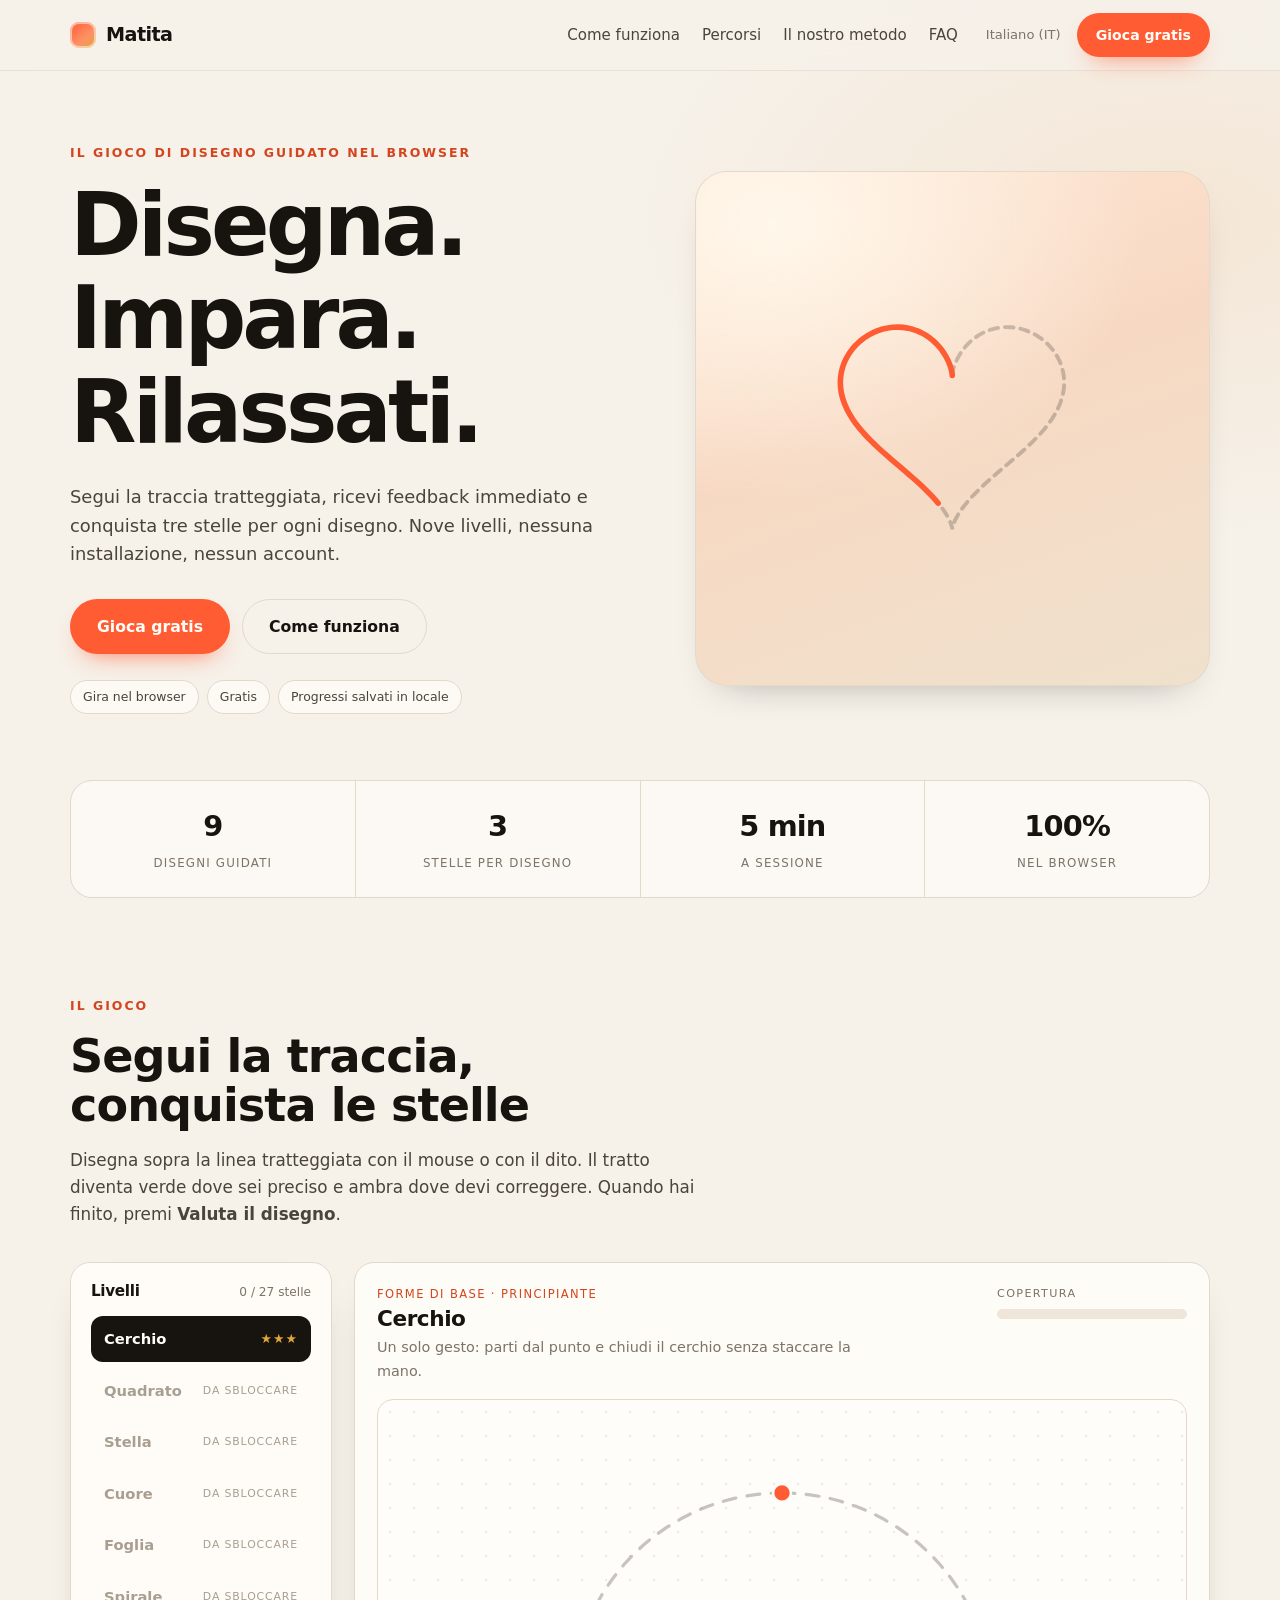
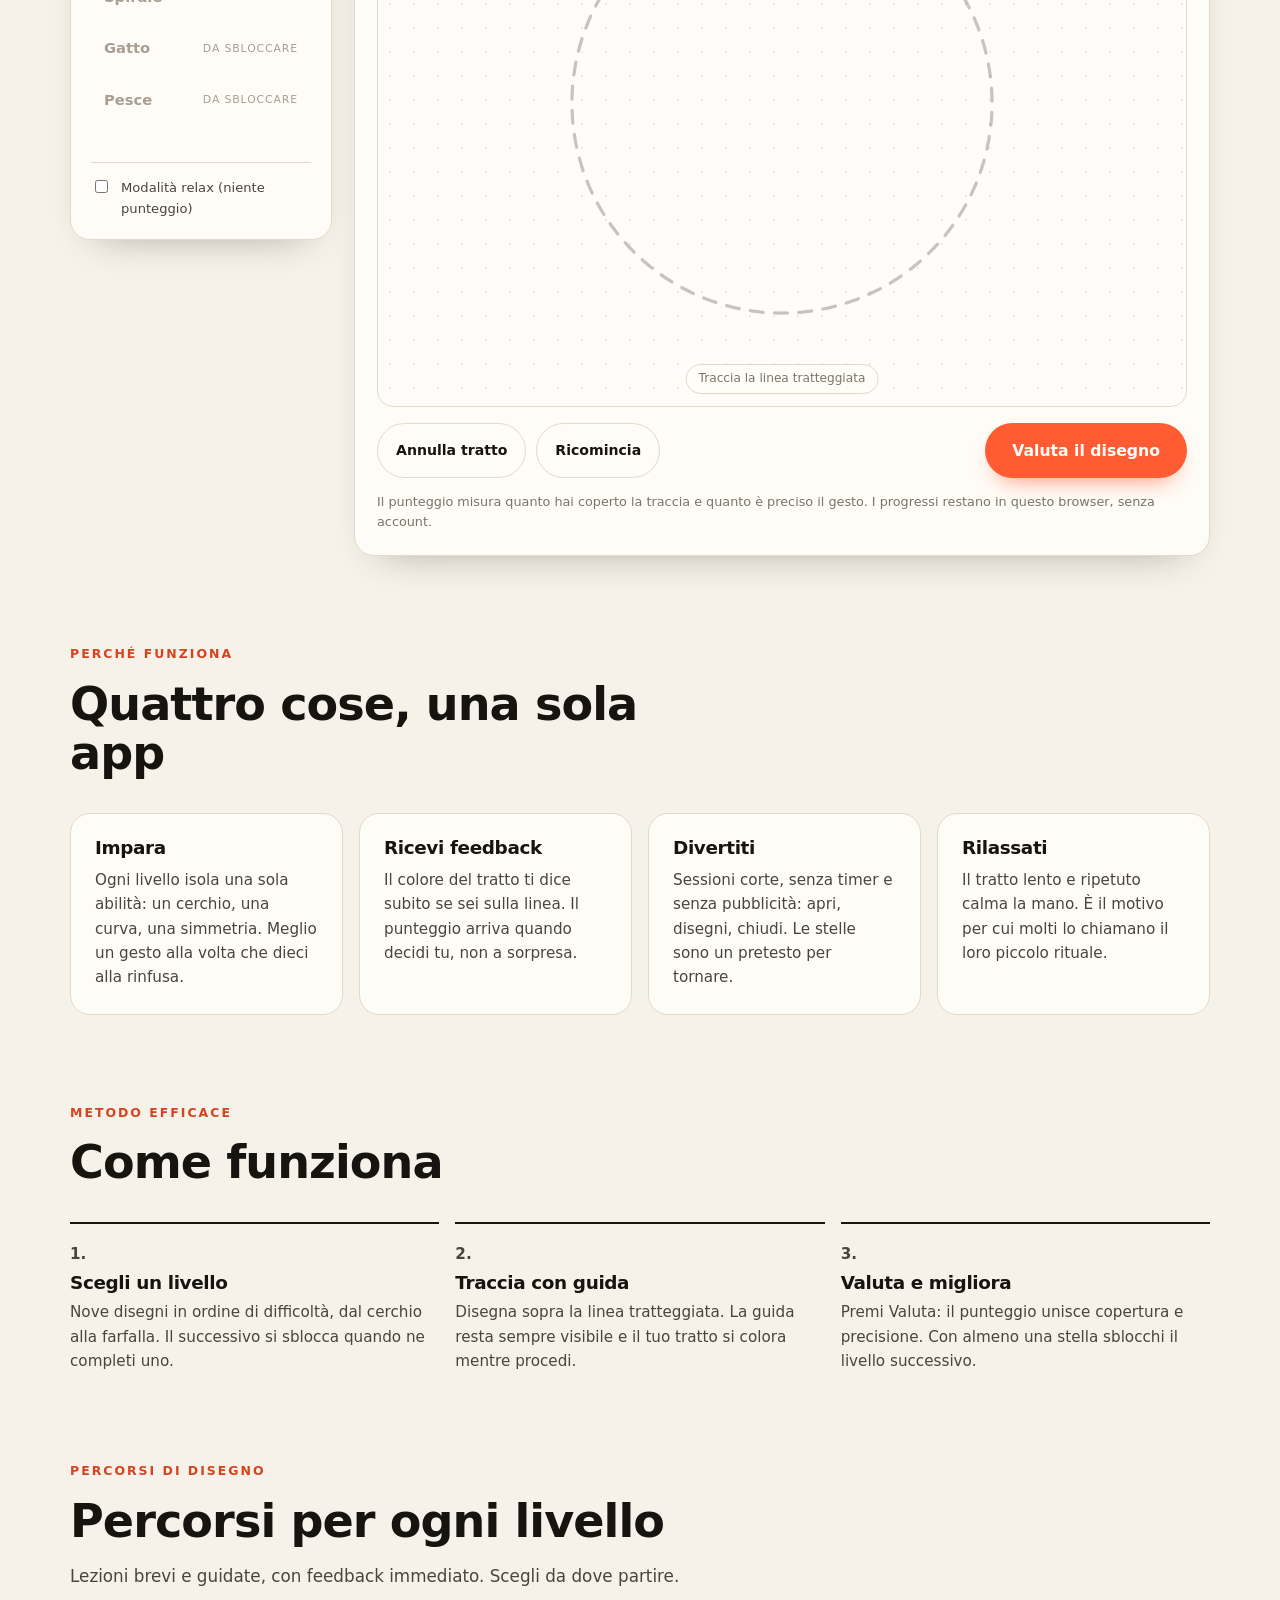
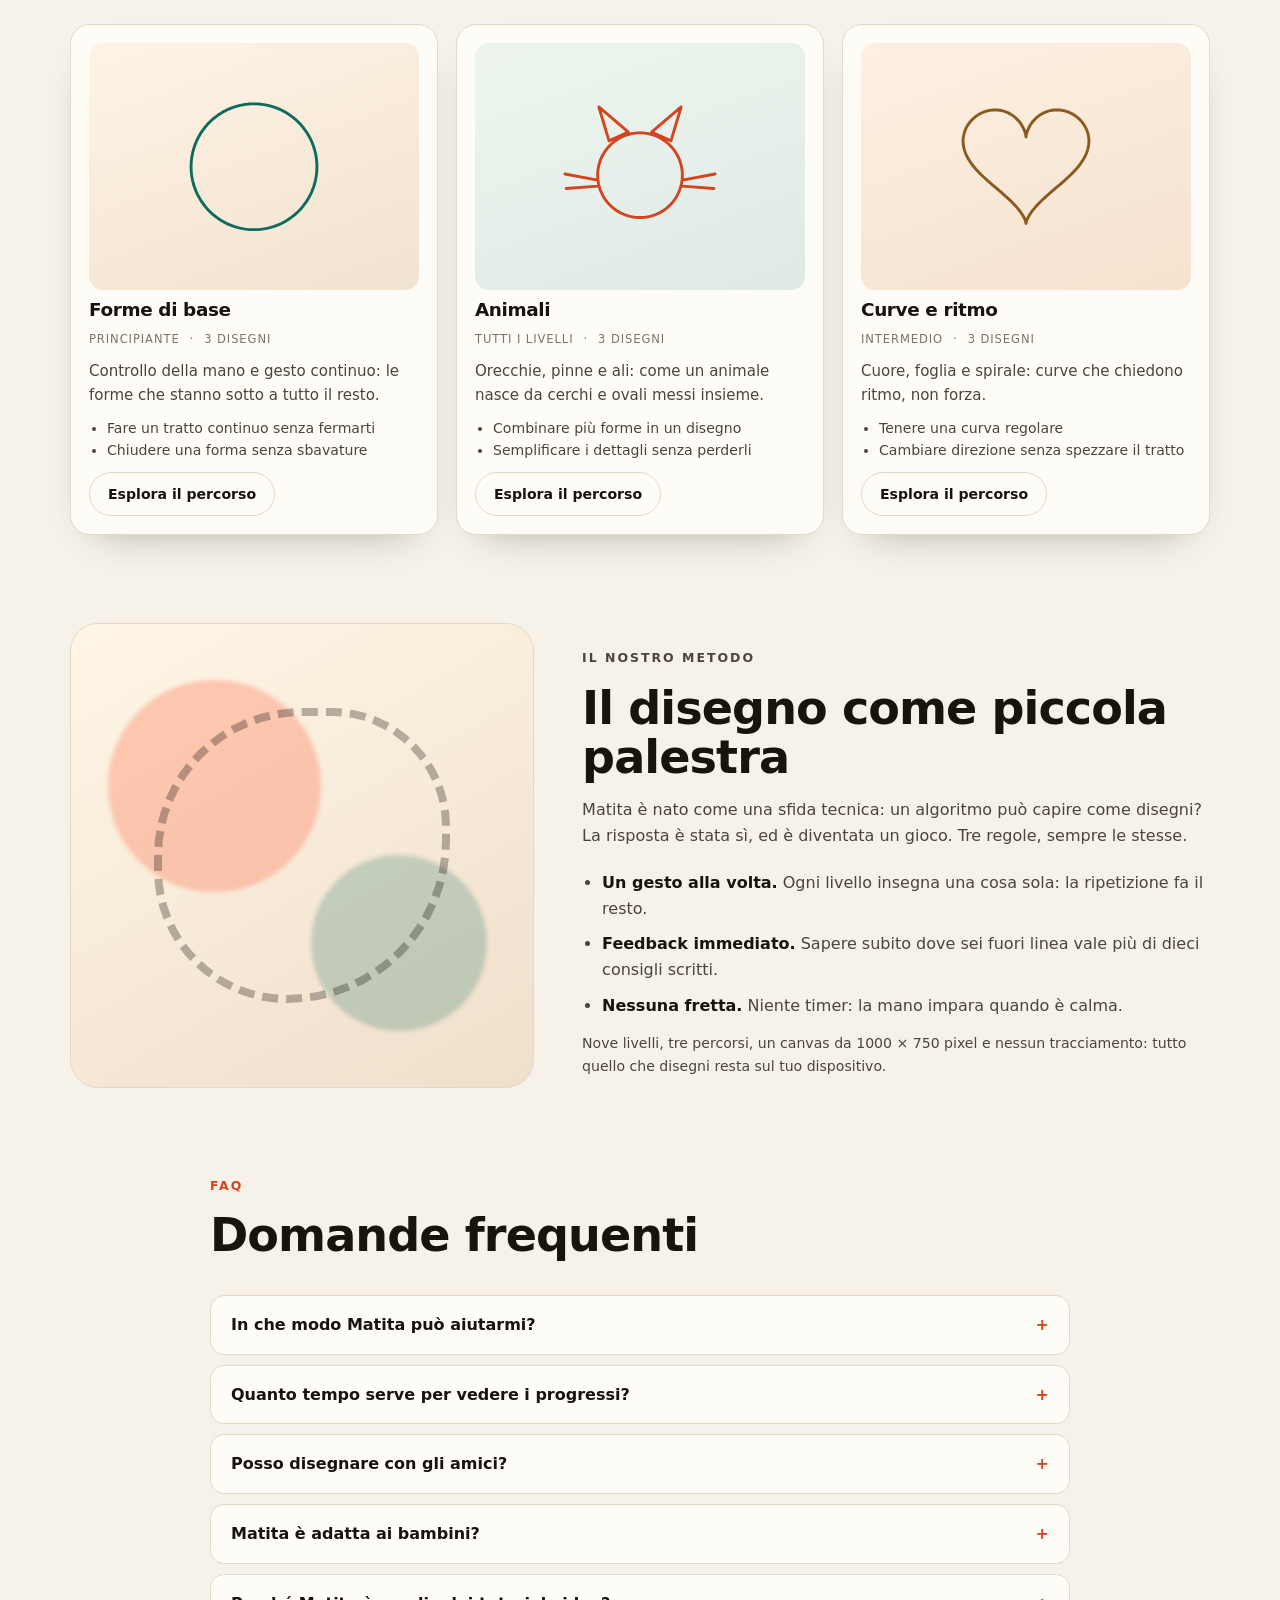
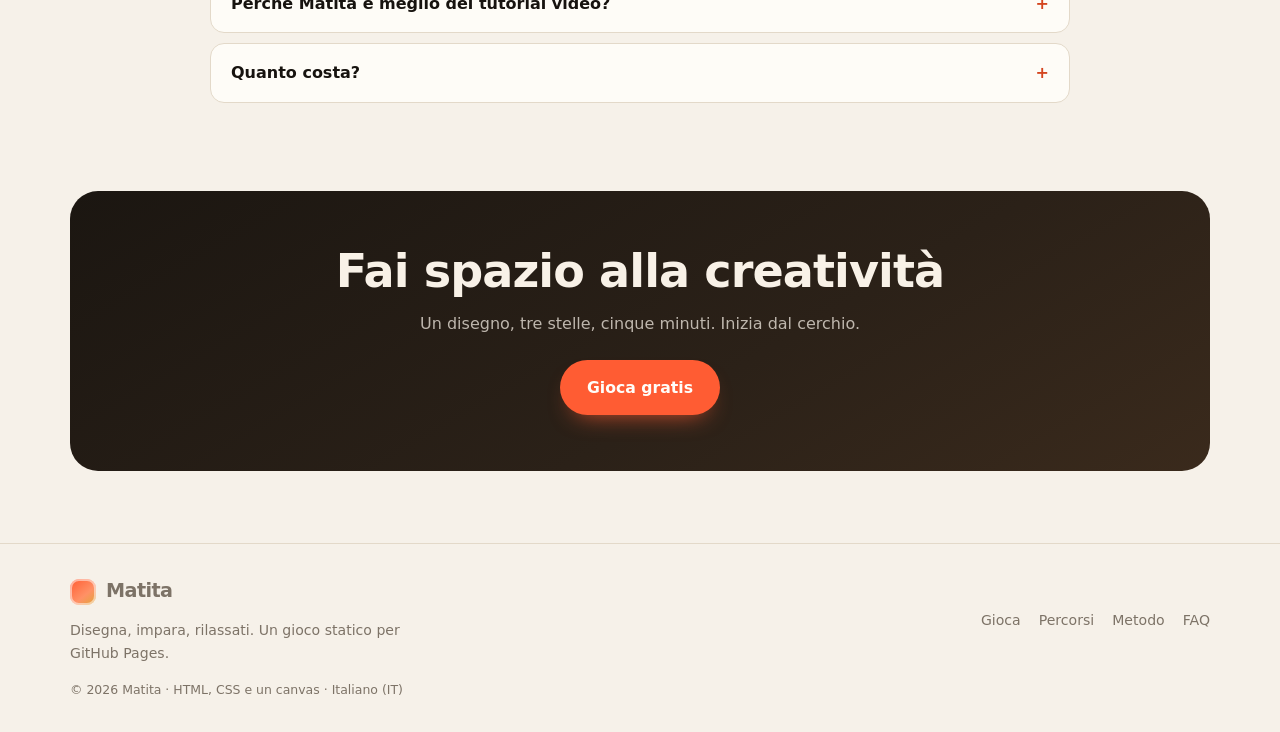
==== index.html @ 7992daf4 "Crea Matita, gioco di disegno guidato per GitHub Pages. Canvas con guida tratteggiata, feedback crom" ====
<!DOCTYPE html>
<html lang="it">
<head>
<meta charset="utf-8">
<meta name="viewport" content="width=device-width, initial-scale=1">
<title>Matita — Disegna. Impara. Rilassati.</title>
<meta name="description" content="Matita è il gioco di disegno guidato nel browser: traccia la linea tratteggiata, ricevi feedback immediato e conquista tre stelle per ogni disegno.">
<link rel="icon" href="data:image/svg+xml,%3Csvg xmlns='http://www.w3.org/2000/svg' viewBox='0 0 32 32'%3E%3Crect width='32' height='32' rx='9' fill='%23ff5c33'/%3E%3Cpath d='M9 23l1.8-4.6 8.4-8.4 3 3-8.4 8.4L9 23z' fill='%23fffdf9'/%3E%3C/svg%3E">
<link rel="stylesheet" href="styles.css">
</head>
<body id="top">

<header class="site-header">
  <div class="wrap header-inner">
    <a class="brand" href="#top">
      <span class="brand-mark" aria-hidden="true"></span>
      <span>Matita</span>
    </a>
    <nav class="main-nav" aria-label="Navigazione principale">
      <a href="#come-funziona">Come funziona</a>
      <a href="#livelli">Percorsi</a>
      <a href="#metodo">Il nostro metodo</a>
      <a href="#faq">FAQ</a>
    </nav>
    <div class="header-actions">
      <span class="lang">Italiano (IT)</span>
      <a class="btn btn-primary btn-sm" href="#gioco">Gioca gratis</a>
    </div>
  </div>
</header>

<main>

  <section class="hero">
    <div class="wrap hero-inner">
      <div class="hero-copy">
        <p class="eyebrow">Il gioco di disegno guidato nel browser</p>
        <h1>Disegna.<br>Impara.<br>Rilassati.</h1>
        <p class="lede">
          Segui la traccia tratteggiata, ricevi feedback immediato e conquista tre stelle per ogni
          disegno. Nove livelli, nessuna installazione, nessun account.
        </p>
        <div class="hero-actions">
          <a class="btn btn-primary" href="#gioco">Gioca gratis</a>
          <a class="btn btn-ghost" href="#come-funziona">Come funziona</a>
        </div>
        <ul class="badges">
          <li>Gira nel browser</li>
          <li>Gratis</li>
          <li>Progressi salvati in locale</li>
        </ul>
      </div>
      <div class="hero-art" id="hero-art" aria-hidden="true"></div>
    </div>
  </section>

  <section class="stats" aria-label="Numeri del gioco">
    <div class="wrap stats-grid">
      <div class="stat"><strong>9</strong><span>disegni guidati</span></div>
      <div class="stat"><strong>3</strong><span>stelle per disegno</span></div>
      <div class="stat"><strong>5 min</strong><span>a sessione</span></div>
      <div class="stat"><strong>100%</strong><span>nel browser</span></div>
    </div>
  </section>

  <section id="gioco" class="section game-section">
    <div class="wrap">
      <div class="section-head">
        <p class="eyebrow">Il gioco</p>
        <h2>Segui la traccia, conquista le stelle</h2>
        <p class="section-lede">
          Disegna sopra la linea tratteggiata con il mouse o con il dito. Il tratto diventa verde
          dove sei preciso e ambra dove devi correggere. Quando hai finito, premi
          <strong>Valuta il disegno</strong>.
        </p>
      </div>

      <div class="game-shell">
        <aside class="game-side">
          <div class="game-side-head">
            <h3>Livelli</h3>
            <p class="stars-total" id="stars-total">0 / 27 stelle</p>
          </div>
          <ul class="level-list" id="level-list"></ul>
          <label class="switch">
            <input type="checkbox" id="relax-toggle">
            <span>Modalità relax (niente punteggio)</span>
          </label>
        </aside>

        <div class="game-main">
          <div class="game-topbar">
            <div class="level-meta">
              <p class="level-group" id="level-group">Forme di base</p>
              <h3 id="level-name">Cerchio</h3>
              <p class="level-hint" id="level-hint"></p>
            </div>
            <div class="meter-wrap">
              <span class="meter-label">Copertura</span>
              <div class="meter" role="presentation">
                <div class="meter-fill" id="meter-fill"></div>
              </div>
            </div>
          </div>

          <div class="canvas-wrap">
            <canvas id="board" width="1000" height="750" aria-label="Area di disegno: traccia la forma tratteggiata"></canvas>
            <p class="canvas-hint" id="canvas-hint">Traccia la linea tratteggiata</p>
          </div>

          <div class="game-controls">
            <button type="button" class="btn btn-ghost btn-sm" id="btn-undo">Annulla tratto</button>
            <button type="button" class="btn btn-ghost btn-sm" id="btn-clear">Ricomincia</button>
            <button type="button" class="btn btn-primary" id="btn-score">Valuta il disegno</button>
          </div>

          <div class="result" id="result" hidden>
            <p class="result-stars" id="result-stars" aria-hidden="true"></p>
            <p class="result-score" id="result-score"></p>
            <p class="result-text" id="result-text"></p>
            <div class="result-actions">
              <button type="button" class="btn btn-ghost btn-sm" id="btn-retry">Riprova</button>
              <button type="button" class="btn btn-primary btn-sm" id="btn-next">Livello successivo</button>
            </div>
          </div>

          <p class="game-note">
            Il punteggio misura quanto hai coperto la traccia e quanto è preciso il gesto.
            I progressi restano in questo browser, senza account.
          </p>
        </div>
      </div>
    </div>
  </section>

  <section class="section features">
    <div class="wrap">
      <div class="section-head">
        <p class="eyebrow">Perché funziona</p>
        <h2>Quattro cose, una sola app</h2>
      </div>
      <div class="feature-grid">
        <article class="feature">
          <h3>Impara</h3>
          <p>Ogni livello isola una sola abilità: un cerchio, una curva, una simmetria. Meglio un gesto alla volta che dieci alla rinfusa.</p>
        </article>
        <article class="feature">
          <h3>Ricevi feedback</h3>
          <p>Il colore del tratto ti dice subito se sei sulla linea. Il punteggio arriva quando decidi tu, non a sorpresa.</p>
        </article>
        <article class="feature">
          <h3>Divertiti</h3>
          <p>Sessioni corte, senza timer e senza pubblicità: apri, disegni, chiudi. Le stelle sono un pretesto per tornare.</p>
        </article>
        <article class="feature">
          <h3>Rilassati</h3>
          <p>Il tratto lento e ripetuto calma la mano. È il motivo per cui molti lo chiamano il loro piccolo rituale.</p>
        </article>
      </div>
    </div>
  </section>

  <section id="come-funziona" class="section steps">
    <div class="wrap">
      <div class="section-head">
        <p class="eyebrow">Metodo efficace</p>
        <h2>Come funziona</h2>
      </div>
      <div class="step-grid">
        <article class="step">
          <p class="step-num">1.</p>
          <h3>Scegli un livello</h3>
          <p>Nove disegni in ordine di difficoltà, dal cerchio alla farfalla. Il successivo si sblocca quando ne completi uno.</p>
        </article>
        <article class="step">
          <p class="step-num">2.</p>
          <h3>Traccia con guida</h3>
          <p>Disegna sopra la linea tratteggiata. La guida resta sempre visibile e il tuo tratto si colora mentre procedi.</p>
        </article>
        <article class="step">
          <p class="step-num">3.</p>
          <h3>Valuta e migliora</h3>
          <p>Premi Valuta: il punteggio unisce copertura e precisione. Con almeno una stella sblocchi il livello successivo.</p>
        </article>
      </div>
    </div>
  </section>

  <section id="livelli" class="section courses">
    <div class="wrap">
      <div class="section-head">
        <p class="eyebrow">Percorsi di disegno</p>
        <h2>Percorsi per ogni livello</h2>
        <p class="section-lede">Lezioni brevi e guidate, con feedback immediato. Scegli da dove partire.</p>
      </div>
      <div class="course-grid" id="course-grid"></div>
    </div>
  </section>

  <section id="metodo" class="section method">
    <div class="wrap method-inner">
      <div class="method-art" aria-hidden="true">
        <span class="dot dot-a"></span>
        <span class="dot dot-b"></span>
        <span class="squiggle"></span>
      </div>
      <div class="method-copy">
        <p class="eyebrow">Il nostro metodo</p>
        <h2>Il disegno come piccola palestra</h2>
        <p>
          Matita è nato come una sfida tecnica: un algoritmo può capire come disegni? La risposta
          è stata sì, ed è diventata un gioco. Tre regole, sempre le stesse.
        </p>
        <ul class="method-list">
          <li><strong>Un gesto alla volta.</strong> Ogni livello insegna una cosa sola: la ripetizione fa il resto.</li>
          <li><strong>Feedback immediato.</strong> Sapere subito dove sei fuori linea vale più di dieci consigli scritti.</li>
          <li><strong>Nessuna fretta.</strong> Niente timer: la mano impara quando è calma.</li>
        </ul>
        <p class="method-note">
          Nove livelli, tre percorsi, un canvas da 1000 × 750 pixel e nessun tracciamento: tutto
          quello che disegni resta sul tuo dispositivo.
        </p>
      </div>
    </div>
  </section>

  <section id="faq" class="section faq">
    <div class="wrap faq-inner">
      <div class="section-head">
        <p class="eyebrow">FAQ</p>
        <h2>Domande frequenti</h2>
      </div>
      <div class="faq-list">
        <details>
          <summary>In che modo Matita può aiutarmi?</summary>
          <p>Ti dà una traccia chiara da seguire e un giudizio immediato sul tratto. È un modo semplice per allenare la mano e, se ti va, per passare cinque minuti senza schermo che corre.</p>
        </details>
        <details>
          <summary>Quanto tempo serve per vedere i progressi?</summary>
          <p>Dipende da te. La maggior parte dei livelli chiede due o tre tentativi: il tratto migliora quando ripeti lo stesso gesto, non quando passi al disegno successivo.</p>
        </details>
        <details>
          <summary>Posso disegnare con gli amici?</summary>
          <p>Non ancora: Matita è un gioco in solitaria. Non c'è una modalità multiplayer e non serve una connessione, perché gira interamente nel browser.</p>
        </details>
        <details>
          <summary>Matita è adatta ai bambini?</summary>
          <p>Sì: non ci sono pubblicità, acquisti, account o classifiche. Le forme sono pensate per essere tracciabili anche con un dito su un tablet.</p>
        </details>
        <details>
          <summary>Perché Matita è meglio dei tutorial video?</summary>
          <p>Un video mostra il risultato, non il tuo tratto. Qui la guida sta sotto la tua mano e il feedback arriva sul disegno che stai facendo davvero.</p>
        </details>
        <details>
          <summary>Quanto costa?</summary>
          <p>Niente. È una pagina statica: si apre, si gioca e i progressi restano salvati in locale nel browser.</p>
        </details>
      </div>
    </div>
  </section>

  <section class="cta">
    <div class="wrap cta-inner">
      <h2>Fai spazio alla creatività</h2>
      <p>Un disegno, tre stelle, cinque minuti. Inizia dal cerchio.</p>
      <a class="btn btn-primary" href="#gioco">Gioca gratis</a>
    </div>
  </section>

</main>

<footer class="site-footer">
  <div class="wrap footer-inner">
    <div class="footer-brand">
      <a class="brand" href="#top">
        <span class="brand-mark" aria-hidden="true"></span>
        <span>Matita</span>
      </a>
      <p>Disegna, impara, rilassati. Un gioco statico per GitHub Pages.</p>
    </div>
    <nav class="footer-nav" aria-label="Collegamenti del sito">
      <a href="#gioco">Gioca</a>
      <a href="#livelli">Percorsi</a>
      <a href="#metodo">Metodo</a>
      <a href="#faq">FAQ</a>
    </nav>
    <p class="footer-legal">© 2026 Matita · HTML, CSS e un canvas · Italiano (IT)</p>
  </div>
</footer>

<script src="js/levels.js"></script>
<script src="js/game.js"></script>
</body>
</html>
---- styles.css ----
:root {
  --paper: #f6f1e9;
  --paper-2: #efe6d9;
  --card: #fffdf9;
  --ink: #17130f;
  --ink-soft: #4b443b;
  --muted: #7d7367;
  --line: #e3d9c9;
  --accent: #ff5c33;
  --accent-dark: #d4451f;
  --teal: #10695d;
  --gold: #e0a637;
  --good: #1f8a5f;
  --warn: #d39327;
  --bad: #cf5544;
  --radius: 20px;
  --shadow: 0 18px 40px -28px rgba(23, 19, 15, 0.45);
  --font: "Segoe UI", system-ui, -apple-system, "Helvetica Neue", Arial, sans-serif;
}

* { box-sizing: border-box; }

html { scroll-behavior: smooth; }

body {
  margin: 0;
  font-family: var(--font);
  color: var(--ink);
  background:
    radial-gradient(1100px 500px at 12% -8%, #fff6e8 0%, transparent 65%),
    radial-gradient(900px 520px at 92% 4%, #f4e6d6 0%, transparent 60%),
    var(--paper);
  -webkit-font-smoothing: antialiased;
  line-height: 1.6;
}

h1, h2, h3 { line-height: 1.08; letter-spacing: -0.02em; margin: 0; }
h1 { font-size: clamp(2.9rem, 7vw, 5.4rem); font-weight: 800; letter-spacing: -0.045em; }
h2 { font-size: clamp(1.85rem, 3.6vw, 2.9rem); font-weight: 800; }
h3 { font-size: 1.15rem; font-weight: 700; }
p { margin: 0; }
a { color: inherit; }

.wrap {
  width: min(1140px, calc(100% - 40px));
  margin: 0 auto;
}

/* ---------- header ---------- */

.site-header {
  position: sticky;
  top: 0;
  z-index: 40;
  backdrop-filter: blur(14px);
  background: rgba(246, 241, 233, 0.82);
  border-bottom: 1px solid rgba(227, 217, 201, 0.7);
}

.header-inner {
  display: flex;
  align-items: center;
  gap: 28px;
  min-height: 70px;
}

.brand {
  display: inline-flex;
  align-items: center;
  gap: 10px;
  font-weight: 800;
  font-size: 1.2rem;
  letter-spacing: -0.03em;
  text-decoration: none;
}

.brand-mark {
  width: 26px;
  height: 26px;
  border-radius: 9px;
  background: linear-gradient(140deg, var(--accent), #ff9166 60%, var(--gold));
  box-shadow: inset 0 0 0 2px rgba(255, 255, 255, 0.5);
}

.main-nav {
  display: flex;
  gap: 22px;
  margin-left: auto;
  font-size: 0.94rem;
  color: var(--ink-soft);
}

.main-nav a { text-decoration: none; }
.main-nav a:hover { color: var(--accent-dark); }

.header-actions {
  display: flex;
  align-items: center;
  gap: 16px;
}

.lang {
  font-size: 0.82rem;
  color: var(--muted);
}

/* ---------- buttons ---------- */

.btn {
  display: inline-flex;
  align-items: center;
  justify-content: center;
  gap: 8px;
  padding: 14px 26px;
  border-radius: 999px;
  border: 1px solid transparent;
  font: inherit;
  font-weight: 700;
  font-size: 0.98rem;
  text-decoration: none;
  cursor: pointer;
  transition: transform 0.15s ease, box-shadow 0.15s ease, background 0.15s ease, color 0.15s ease;
}

.btn-primary {
  background: var(--accent);
  color: #fffdf9;
  box-shadow: 0 12px 24px -14px rgba(255, 92, 51, 0.9);
}

.btn-primary:hover { background: var(--accent-dark); transform: translateY(-2px); }

.btn-ghost {
  background: transparent;
  border-color: var(--line);
  color: var(--ink);
}

.btn-ghost:hover { background: rgba(255, 253, 249, 0.85); transform: translateY(-2px); }

.btn-sm { padding: 10px 18px; font-size: 0.88rem; }

.btn:disabled { opacity: 0.45; cursor: not-allowed; transform: none; }

/* ---------- hero ---------- */

.hero { padding: 72px 0 40px; }

.hero-inner {
  display: grid;
  grid-template-columns: minmax(0, 1.05fr) minmax(0, 0.95fr);
  gap: 56px;
  align-items: center;
}

.eyebrow {
  font-size: 0.78rem;
  font-weight: 700;
  letter-spacing: 0.16em;
  text-transform: uppercase;
  color: var(--accent-dark);
  margin-bottom: 16px;
}

.lede {
  margin-top: 24px;
  font-size: 1.12rem;
  color: var(--ink-soft);
  max-width: 46ch;
}

.hero-actions {
  display: flex;
  flex-wrap: wrap;
  gap: 12px;
  margin-top: 30px;
}

.badges {
  display: flex;
  flex-wrap: wrap;
  gap: 8px;
  list-style: none;
  padding: 0;
  margin: 26px 0 0;
}

.badges li {
  font-size: 0.78rem;
  color: var(--ink-soft);
  background: rgba(255, 253, 249, 0.75);
  border: 1px solid var(--line);
  border-radius: 999px;
  padding: 6px 12px;
}

.hero-art {
  position: relative;
  aspect-ratio: 1 / 1;
  border-radius: 32px;
  background:
    radial-gradient(120% 90% at 15% 10%, #fff7ea 0%, transparent 60%),
    linear-gradient(160deg, #ffe6d5 0%, #f7d9c3 45%, #efe1cd 100%);
  border: 1px solid rgba(227, 217, 201, 0.9);
  box-shadow: var(--shadow);
  overflow: hidden;
  display: grid;
  place-items: center;
  padding: 8%;
}

.hero-art svg { width: 100%; height: 100%; overflow: visible; }
.hero-art .art-guide { fill: none; stroke: rgba(23, 19, 15, 0.22); stroke-width: 9; stroke-dasharray: 20 16; stroke-linecap: round; }
.hero-art .art-ink {
  fill: none;
  stroke: var(--accent);
  stroke-width: 13;
  stroke-linecap: round;
  stroke-linejoin: round;
  stroke-dasharray: 900;
  stroke-dashoffset: 900;
  animation: draw 7s ease-in-out infinite;
}

@keyframes draw {
  0% { stroke-dashoffset: 900; }
  45% { stroke-dashoffset: 0; }
  72% { stroke-dashoffset: 0; opacity: 1; }
  100% { stroke-dashoffset: 0; opacity: 0.25; }
}

@media (prefers-reduced-motion: reduce) {
  .hero-art .art-ink { animation: none; stroke-dashoffset: 0; }
}

/* ---------- stats ---------- */

.stats { padding: 26px 0 10px; }

.stats-grid {
  display: grid;
  grid-template-columns: repeat(4, minmax(0, 1fr));
  gap: 1px;
  background: var(--line);
  border: 1px solid var(--line);
  border-radius: 22px;
  overflow: hidden;
}

.stat {
  background: rgba(255, 253, 249, 0.9);
  padding: 22px 20px;
  text-align: center;
}

.stat strong {
  display: block;
  font-size: 1.8rem;
  font-weight: 800;
  letter-spacing: -0.03em;
}

.stat span {
  font-size: 0.74rem;
  letter-spacing: 0.1em;
  text-transform: uppercase;
  color: var(--muted);
}

/* ---------- sections ---------- */

.section { padding: 88px 0 0; }

.section-head { max-width: 62ch; margin-bottom: 34px; }
.section-lede { margin-top: 16px; color: var(--ink-soft); font-size: 1.05rem; }

/* ---------- game ---------- */

.game-shell {
  display: grid;
  grid-template-columns: 262px minmax(0, 1fr);
  gap: 22px;
  align-items: start;
}

.game-side,
.game-main {
  background: rgba(255, 253, 249, 0.92);
  border: 1px solid var(--line);
  border-radius: var(--radius);
  box-shadow: var(--shadow);
}

.game-side {
  padding: 20px;
  position: sticky;
  top: 92px;
}

.game-side-head {
  display: flex;
  align-items: baseline;
  justify-content: space-between;
  gap: 10px;
  margin-bottom: 14px;
}

.game-side-head h3 { font-size: 0.95rem; }

.stars-total {
  font-size: 0.76rem;
  color: var(--muted);
  white-space: nowrap;
}

.level-list {
  list-style: none;
  padding: 0;
  margin: 0 0 16px;
  display: grid;
  gap: 6px;
  max-height: 430px;
  overflow: auto;
}

.level-btn {
  width: 100%;
  display: flex;
  align-items: center;
  justify-content: space-between;
  gap: 10px;
  padding: 10px 12px;
  border-radius: 12px;
  border: 1px solid transparent;
  background: transparent;
  font: inherit;
  font-size: 0.92rem;
  color: var(--ink);
  text-align: left;
  cursor: pointer;
}

.level-btn:hover { background: var(--paper); }

.level-btn[aria-current="true"] {
  background: var(--ink);
  color: var(--card);
}

.level-btn[aria-current="true"] .level-stars { color: var(--gold); }

.level-btn:disabled {
  color: #a89e91;
  cursor: not-allowed;
  background: transparent;
}

.level-name { font-weight: 600; }

.level-stars {
  font-size: 0.8rem;
  letter-spacing: 0.08em;
  color: var(--gold);
  white-space: nowrap;
}

.level-lock {
  font-size: 0.68rem;
  letter-spacing: 0.08em;
  text-transform: uppercase;
  color: #a89e91;
}

.switch {
  display: flex;
  gap: 10px;
  align-items: flex-start;
  font-size: 0.82rem;
  color: var(--ink-soft);
  border-top: 1px solid var(--line);
  padding-top: 14px;
  cursor: pointer;
}

.switch input { margin-top: 3px; accent-color: var(--accent); }

.game-main { padding: 22px; }

.game-topbar {
  display: flex;
  align-items: flex-start;
  justify-content: space-between;
  gap: 20px;
  flex-wrap: wrap;
  margin-bottom: 16px;
}

.level-group {
  font-size: 0.72rem;
  letter-spacing: 0.12em;
  text-transform: uppercase;
  color: var(--accent-dark);
}

.level-meta h3 { font-size: 1.35rem; margin-top: 4px; }

.level-hint {
  margin-top: 6px;
  font-size: 0.9rem;
  color: var(--muted);
  max-width: 52ch;
}

.meter-wrap { min-width: 190px; }

.meter-label {
  display: block;
  font-size: 0.7rem;
  letter-spacing: 0.12em;
  text-transform: uppercase;
  color: var(--muted);
  margin-bottom: 6px;
}

.meter {
  height: 10px;
  border-radius: 999px;
  background: var(--paper-2);
  overflow: hidden;
}

.meter-fill {
  height: 100%;
  width: 0%;
  border-radius: 999px;
  background: linear-gradient(90deg, var(--gold), var(--teal));
  transition: width 0.18s ease;
}

.canvas-wrap {
  position: relative;
  border-radius: 16px;
  border: 1px solid var(--line);
  background-color: var(--card);
  background-image: radial-gradient(rgba(23, 19, 15, 0.09) 1px, transparent 1px);
  background-size: 24px 24px;
  overflow: hidden;
}

#board {
  display: block;
  width: 100%;
  aspect-ratio: 4 / 3;
  touch-action: none;
  cursor: crosshair;
}

.canvas-hint {
  position: absolute;
  left: 50%;
  bottom: 12px;
  transform: translateX(-50%);
  font-size: 0.76rem;
  color: var(--muted);
  background: rgba(255, 253, 249, 0.9);
  border: 1px solid var(--line);
  border-radius: 999px;
  padding: 4px 12px;
  pointer-events: none;
  transition: opacity 0.2s ease;
}

.canvas-hint[hidden] { display: none; }

.game-controls {
  display: flex;
  flex-wrap: wrap;
  gap: 10px;
  margin-top: 16px;
}

.game-controls .btn-primary { margin-left: auto; }

.result {
  margin-top: 18px;
  border: 1px solid rgba(16, 105, 93, 0.28);
  background: linear-gradient(180deg, #f2fbf6, #eaf6f0);
  border-radius: 16px;
  padding: 18px 20px;
}

.result[hidden] { display: none; }

.result-stars {
  font-size: 1.7rem;
  letter-spacing: 0.16em;
  color: var(--gold);
  line-height: 1;
}

.result-stars .off { color: #cfc6b8; }

.result-score {
  font-size: 0.82rem;
  text-transform: uppercase;
  letter-spacing: 0.1em;
  color: var(--teal);
  margin-top: 8px;
}

.result-text { margin-top: 6px; color: var(--ink-soft); }

.result-actions {
  display: flex;
  flex-wrap: wrap;
  gap: 10px;
  margin-top: 14px;
}

.game-note {
  margin-top: 14px;
  font-size: 0.8rem;
  color: var(--muted);
}

body.relax .meter-wrap,
body.relax #btn-score { opacity: 0.45; }

/* ---------- features ---------- */

.feature-grid {
  display: grid;
  grid-template-columns: repeat(4, minmax(0, 1fr));
  gap: 16px;
}

.feature {
  background: rgba(255, 253, 249, 0.9);
  border: 1px solid var(--line);
  border-radius: var(--radius);
  padding: 24px;
}

.feature h3 { margin-bottom: 10px; }
.feature p { color: var(--ink-soft); font-size: 0.95rem; }

/* ---------- steps ---------- */

.step-grid {
  display: grid;
  grid-template-columns: repeat(3, minmax(0, 1fr));
  gap: 16px;
}

.step {
  border-top: 2px solid var(--ink);
  padding-top: 18px;
}

.step-num {
  font-size: 0.85rem;
  font-weight: 800;
  color: var(--accent-dark);
}

.step h3 { margin: 6px 0 8px; }
.step p { color: var(--ink-soft); font-size: 0.95rem; }

/* ---------- courses ---------- */

.course-grid {
  display: grid;
  grid-template-columns: repeat(3, minmax(0, 1fr));
  gap: 18px;
}

.course-card {
  display: flex;
  flex-direction: column;
  gap: 10px;
  background: rgba(255, 253, 249, 0.92);
  border: 1px solid var(--line);
  border-radius: var(--radius);
  padding: 18px;
  box-shadow: var(--shadow);
}

.course-thumb {
  aspect-ratio: 4 / 3;
  border-radius: 14px;
  background: linear-gradient(160deg, #fff3e4, #f1e3d1);
  color: var(--teal);
  display: grid;
  place-items: center;
  padding: 10%;
  overflow: hidden;
}

.course-card:nth-child(2) .course-thumb { background: linear-gradient(160deg, #eef5ef, #dfeae4); color: var(--accent-dark); }
.course-card:nth-child(3) .course-thumb { background: linear-gradient(160deg, #fdf0e2, #f6e2cf); color: #8a5a1f; }

.course-thumb svg { width: 100%; height: 100%; display: block; }

.course-meta {
  display: flex;
  gap: 10px;
  font-size: 0.72rem;
  letter-spacing: 0.08em;
  text-transform: uppercase;
  color: var(--muted);
}

.course-meta span + span::before { content: "·"; margin-right: 10px; }

.course-blurb { color: var(--ink-soft); font-size: 0.94rem; }

.course-learn {
  margin: 0;
  padding-left: 18px;
  color: var(--ink-soft);
  font-size: 0.88rem;
}

.course-card .btn { align-self: flex-start; margin-top: auto; }

/* ---------- method ---------- */

.method-inner {
  display: grid;
  grid-template-columns: minmax(0, 0.85fr) minmax(0, 1.15fr);
  gap: 48px;
  align-items: center;
}

.method-art {
  position: relative;
  aspect-ratio: 1 / 1;
  border-radius: 28px;
  background: linear-gradient(150deg, #fff6e6, #f0dfcb);
  border: 1px solid var(--line);
  overflow: hidden;
}

.method-art .dot {
  position: absolute;
  border-radius: 50%;
  filter: blur(2px);
}

.method-art .dot-a {
  width: 46%;
  aspect-ratio: 1;
  background: rgba(255, 92, 51, 0.28);
  left: 8%;
  top: 12%;
}

.method-art .dot-b {
  width: 38%;
  aspect-ratio: 1;
  background: rgba(16, 105, 93, 0.22);
  right: 10%;
  bottom: 12%;
}

.method-art .squiggle {
  position: absolute;
  inset: 18%;
  border-radius: 50% 40% 55% 45%;
  border: 8px dashed rgba(23, 19, 15, 0.3);
}

.method-copy p { color: var(--ink-soft); margin-top: 14px; }

.method-list {
  margin: 22px 0 0;
  padding-left: 20px;
  display: grid;
  gap: 10px;
  color: var(--ink-soft);
}

.method-list strong { color: var(--ink); }

.method-note { font-size: 0.88rem; color: var(--muted); }

/* ---------- faq ---------- */

.faq-inner { max-width: 860px; }

.faq-list { display: grid; gap: 10px; }

.faq-list details {
  background: rgba(255, 253, 249, 0.9);
  border: 1px solid var(--line);
  border-radius: 14px;
  padding: 16px 20px;
}

.faq-list summary {
  cursor: pointer;
  font-weight: 600;
  list-style: none;
  display: flex;
  justify-content: space-between;
  gap: 14px;
}

.faq-list summary::-webkit-details-marker { display: none; }

.faq-list summary::after {
  content: "+";
  color: var(--accent-dark);
  font-weight: 700;
}

.faq-list details[open] summary::after { content: "–"; }

.faq-list p { margin-top: 12px; color: var(--ink-soft); font-size: 0.95rem; }

/* ---------- cta ---------- */

.cta { padding: 88px 0 0; }

.cta-inner {
  border-radius: 28px;
  padding: 56px 40px;
  text-align: center;
  background: linear-gradient(150deg, #1b1611, #2b2118 60%, #3a2a1c);
  color: #f8f1e7;
}

.cta-inner p { margin-top: 14px; color: rgba(248, 241, 231, 0.72); }

.cta-inner .btn { margin-top: 24px; }

/* ---------- footer ---------- */

.site-footer {
  margin-top: 72px;
  border-top: 1px solid var(--line);
  padding: 32px 0;
}

.footer-inner {
  display: grid;
  grid-template-columns: minmax(0, 1fr) auto;
  gap: 16px 32px;
  align-items: center;
  font-size: 0.88rem;
  color: var(--muted);
}

.footer-brand p { margin-top: 8px; max-width: 40ch; }

.footer-nav { display: flex; flex-wrap: wrap; gap: 18px; }
.footer-nav a { text-decoration: none; }
.footer-nav a:hover { color: var(--accent-dark); }

.footer-legal { grid-column: 1 / -1; font-size: 0.78rem; }

/* ---------- responsive ---------- */

@media (max-width: 980px) {
  .hero { padding-top: 48px; }
  .hero-inner,
  .method-inner { grid-template-columns: minmax(0, 1fr); }
  .hero-art { max-width: 460px; }
  .game-shell { grid-template-columns: minmax(0, 1fr); }
  .game-side { position: static; }
  .level-list { max-height: none; grid-template-columns: repeat(2, minmax(0, 1fr)); }
  .feature-grid { grid-template-columns: repeat(2, minmax(0, 1fr)); }
  .step-grid,
  .course-grid { grid-template-columns: minmax(0, 1fr); }
  .main-nav { display: none; }
  .header-inner { justify-content: space-between; }
  .header-actions { margin-left: auto; }
  .lang { display: none; }
}

@media (max-width: 620px) {
  .wrap { width: calc(100% - 28px); }
  .section { padding-top: 64px; }
  .stats-grid { grid-template-columns: repeat(2, minmax(0, 1fr)); }
  .feature-grid { grid-template-columns: minmax(0, 1fr); }
  .level-list { grid-template-columns: minmax(0, 1fr); }
  .game-controls .btn-primary { margin-left: 0; width: 100%; }
  .footer-inner { grid-template-columns: minmax(0, 1fr); }
}
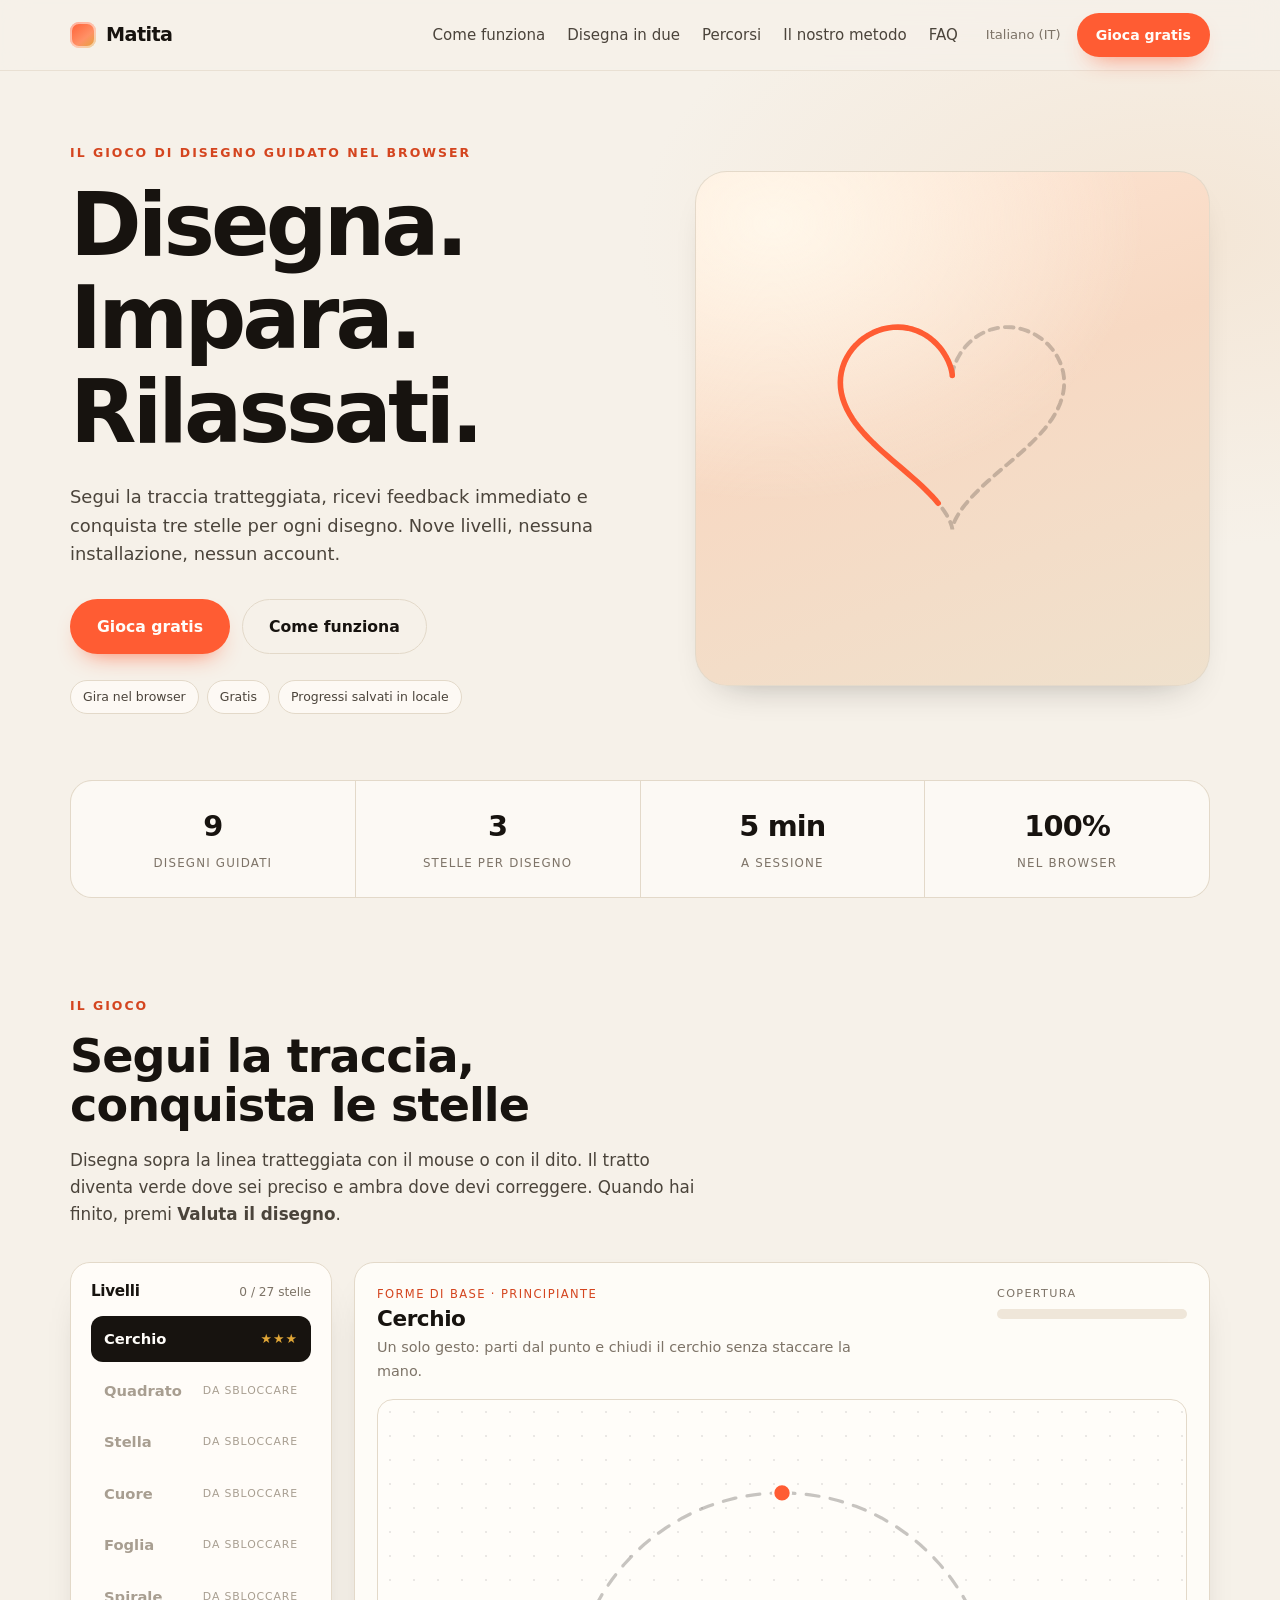
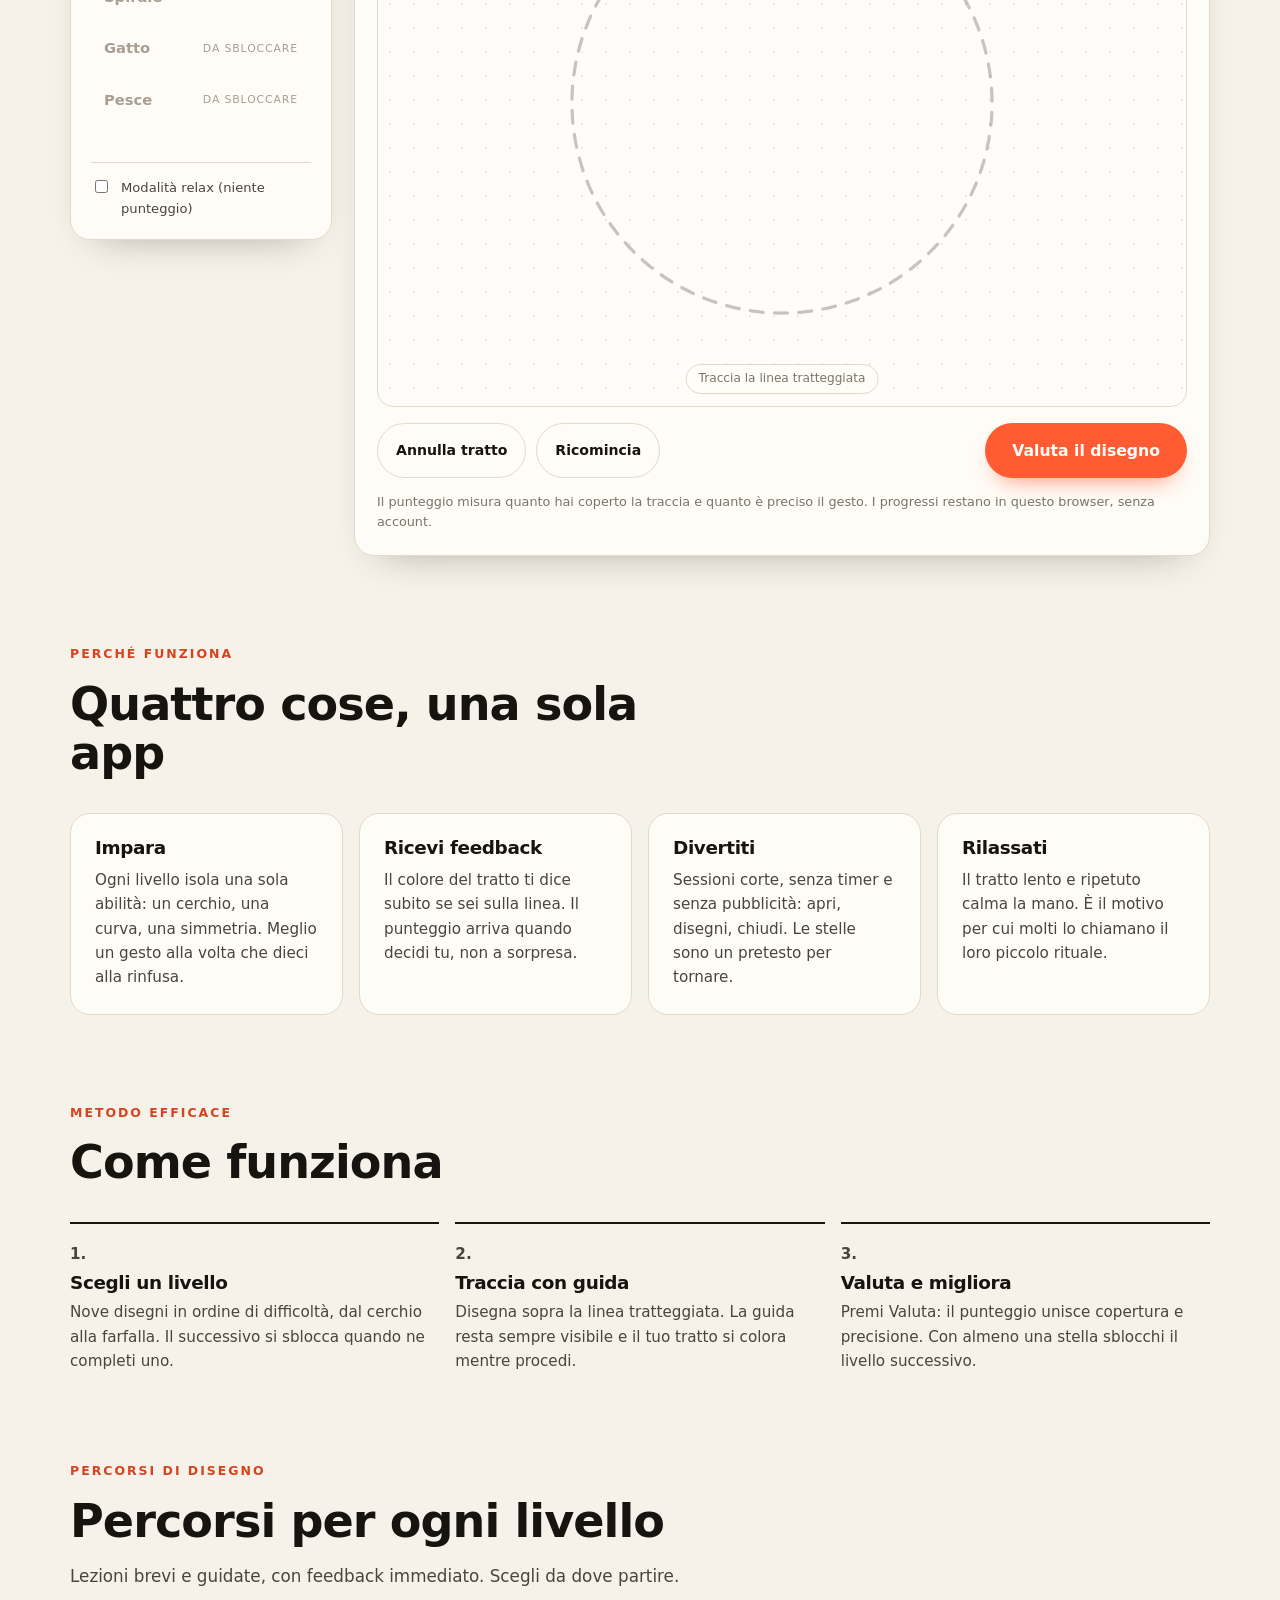
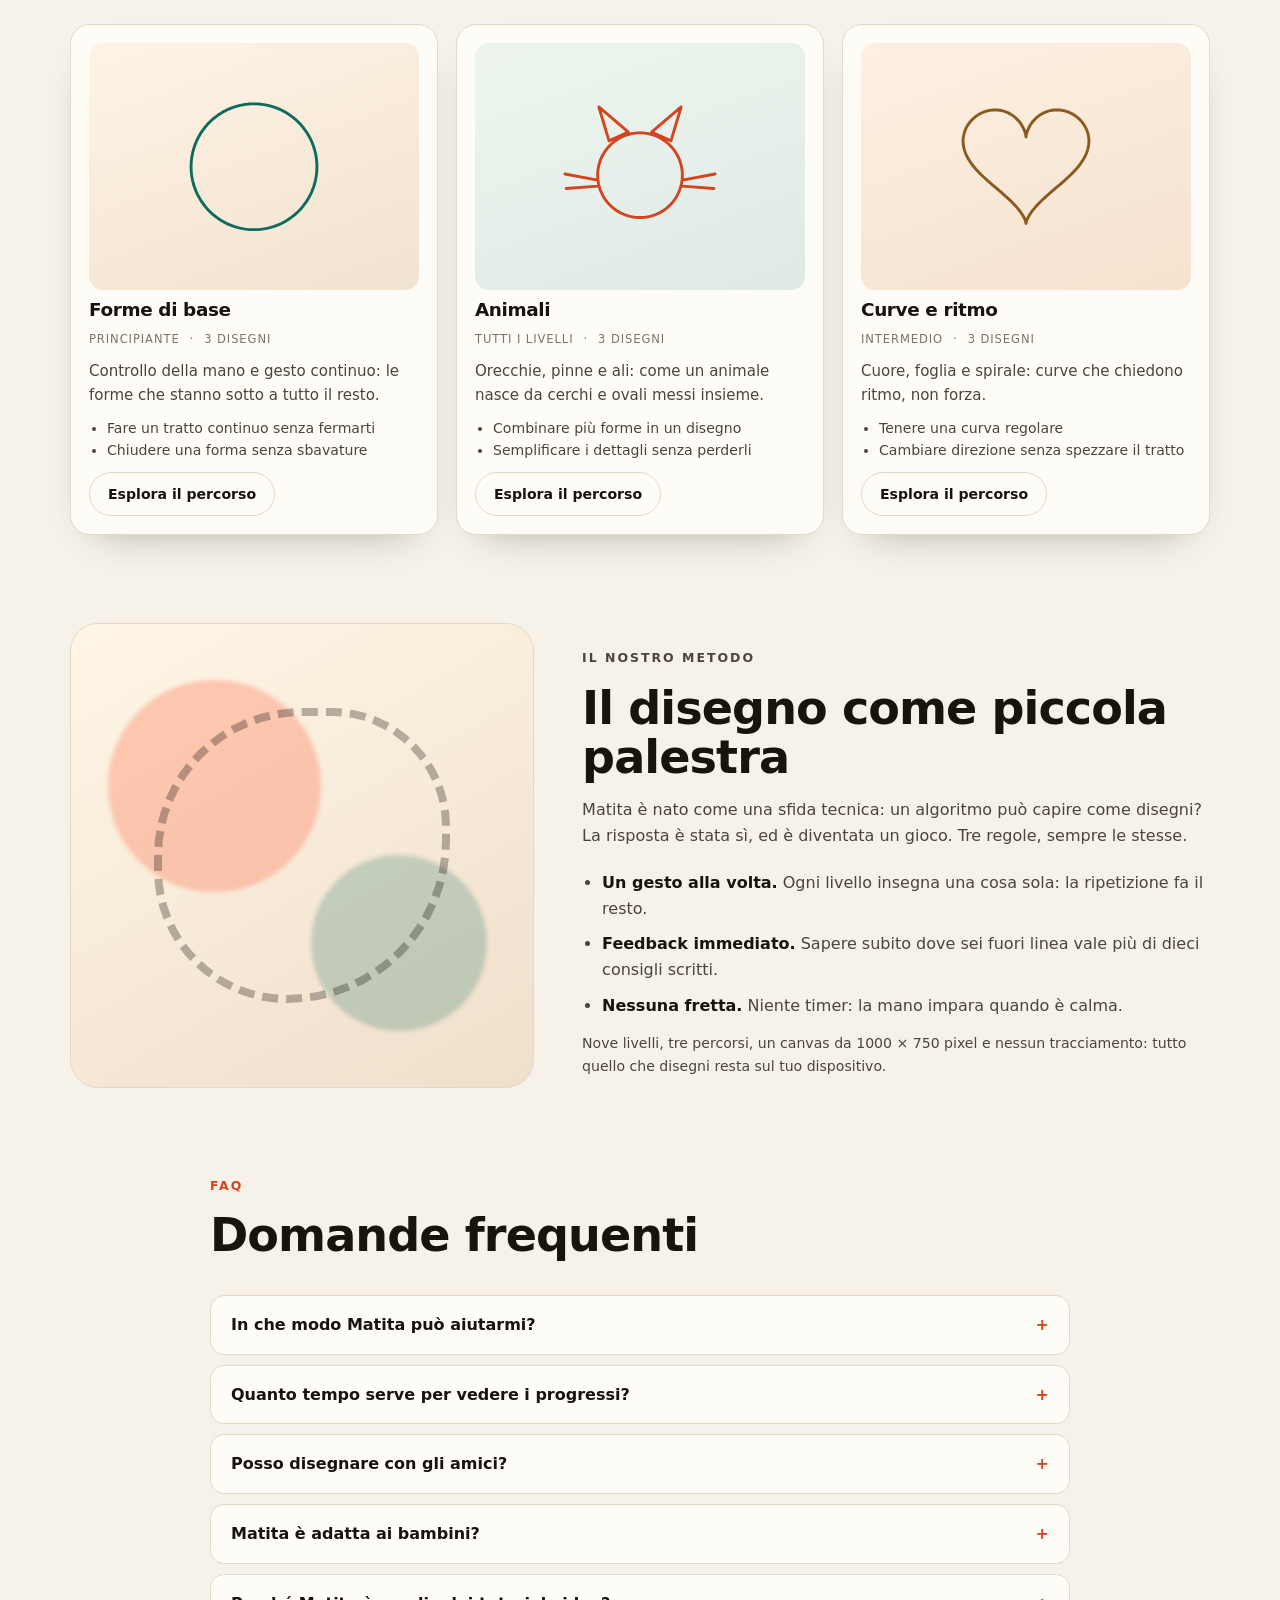
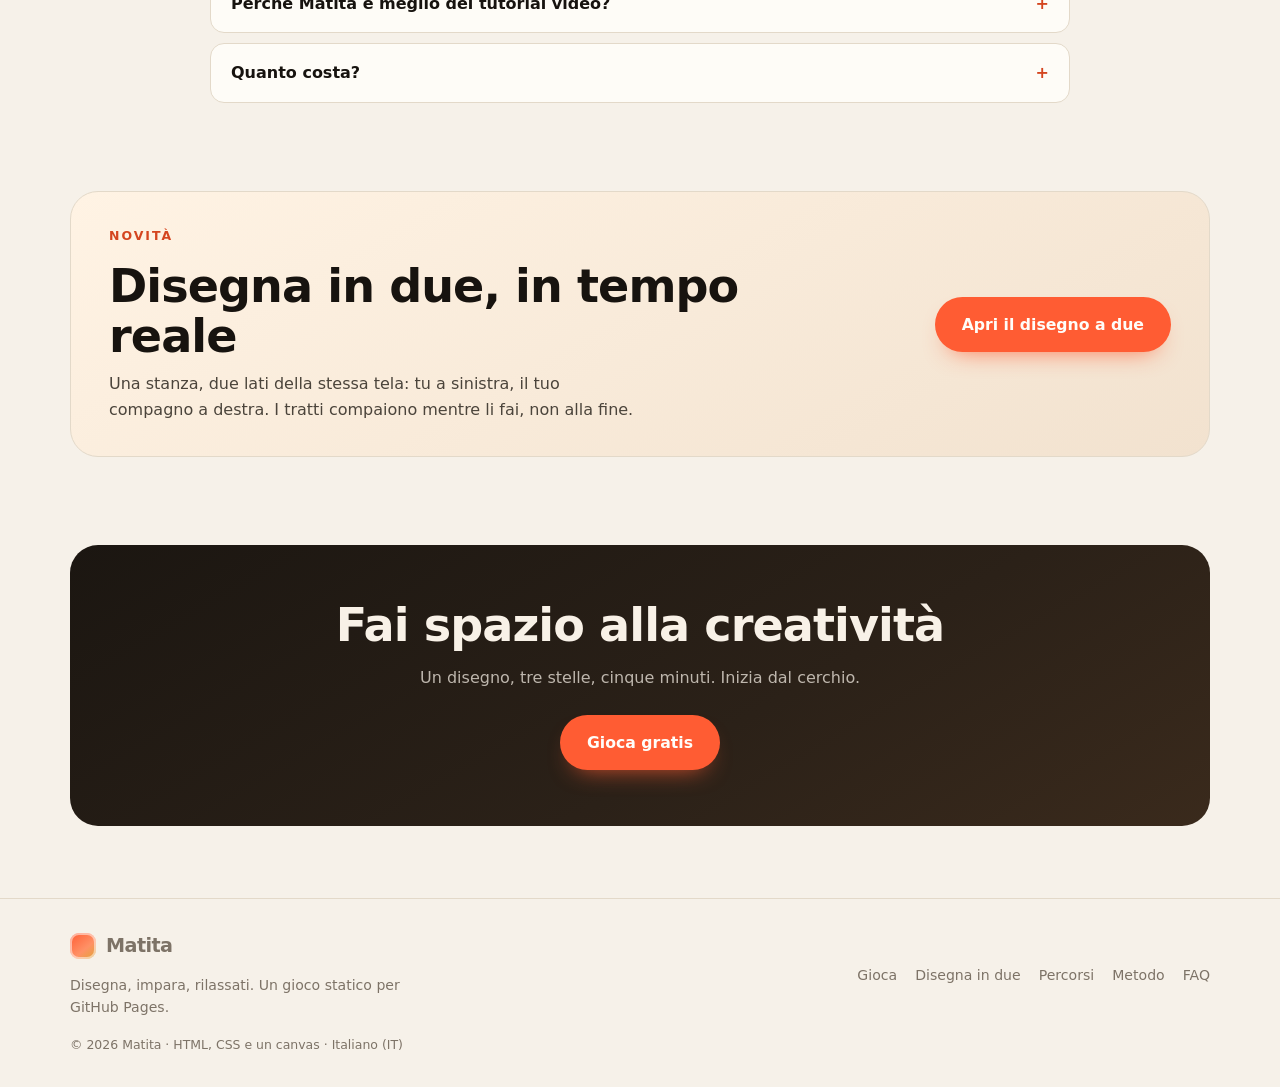
==== commit 8c757503: "Aggiunge il disegno in due in tempo reale. Tela divisa a metà con stanza a codice condivisibile, str" ====
--- a/index.html
+++ b/index.html
@@ -18,6 +18,7 @@
     </a>
     <nav class="main-nav" aria-label="Navigazione principale">
       <a href="#come-funziona">Come funziona</a>
+      <a href="duo.html">Disegna in due</a>
       <a href="#livelli">Percorsi</a>
       <a href="#metodo">Il nostro metodo</a>
       <a href="#faq">FAQ</a>
@@ -259,6 +260,17 @@
     </div>
   </section>
 
+  <section class="section duo-teaser">
+    <div class="wrap duo-teaser-inner">
+      <div>
+        <p class="eyebrow">Novità</p>
+        <h2>Disegna in due, in tempo reale</h2>
+        <p>Una stanza, due lati della stessa tela: tu a sinistra, il tuo compagno a destra. I tratti compaiono mentre li fai, non alla fine.</p>
+      </div>
+      <a class="btn btn-primary" href="duo.html">Apri il disegno a due</a>
+    </div>
+  </section>
+
   <section class="cta">
     <div class="wrap cta-inner">
       <h2>Fai spazio alla creatività</h2>
@@ -280,6 +292,7 @@
     </div>
     <nav class="footer-nav" aria-label="Collegamenti del sito">
       <a href="#gioco">Gioca</a>
+      <a href="duo.html">Disegna in due</a>
       <a href="#livelli">Percorsi</a>
       <a href="#metodo">Metodo</a>
       <a href="#faq">FAQ</a>
--- a/styles.css
+++ b/styles.css
@@ -787,3 +787,247 @@
   .game-controls .btn-primary { margin-left: 0; width: 100%; }
   .footer-inner { grid-template-columns: minmax(0, 1fr); }
 }
+
+/* ---------- disegna in due ---------- */
+
+.sr-only {
+  position: absolute;
+  width: 1px;
+  height: 1px;
+  padding: 0;
+  margin: -1px;
+  overflow: hidden;
+  clip: rect(0 0 0 0);
+  white-space: nowrap;
+  border: 0;
+}
+
+.duo-hero { padding: 64px 0 0; }
+.duo-hero h1 { font-size: clamp(2.1rem, 5vw, 3.6rem); max-width: 22ch; }
+.duo-hero .lede { margin-top: 18px; max-width: 62ch; }
+
+.duo-section { padding-top: 34px; }
+
+.room-bar {
+  display: flex;
+  flex-wrap: wrap;
+  align-items: center;
+  gap: 12px 18px;
+  padding: 16px 18px;
+  border: 1px solid var(--line);
+  border-radius: var(--radius);
+  background: rgba(255, 253, 249, 0.92);
+  box-shadow: var(--shadow);
+}
+
+.room-actions,
+.room-live {
+  display: flex;
+  flex-wrap: wrap;
+  align-items: center;
+  gap: 10px;
+}
+
+.room-or { font-size: 0.82rem; color: var(--muted); }
+
+.room-join { display: flex; gap: 8px; align-items: center; }
+
+#room-code {
+  width: 132px;
+  padding: 11px 16px;
+  border-radius: 999px;
+  border: 1px solid var(--line);
+  background: var(--card);
+  font: inherit;
+  font-weight: 700;
+  letter-spacing: 0.2em;
+  text-transform: uppercase;
+  color: var(--ink);
+}
+
+#room-code:focus-visible,
+.btn:focus-visible,
+.swatch:focus-visible,
+.size-btn:focus-visible {
+  outline: 2px solid var(--accent);
+  outline-offset: 2px;
+}
+
+.room-code-display { font-size: 0.86rem; color: var(--muted); }
+.room-code-display strong { font-size: 1.05rem; letter-spacing: 0.24em; color: var(--ink); }
+
+.room-status {
+  flex-basis: 100%;
+  display: flex;
+  align-items: center;
+  gap: 9px;
+  font-size: 0.86rem;
+  color: var(--muted);
+}
+
+.room-status::before {
+  content: "";
+  width: 9px;
+  height: 9px;
+  border-radius: 50%;
+  background: #c9bfb1;
+  flex: 0 0 auto;
+}
+
+.room-status[data-state="waiting"]::before,
+.room-status[data-state="connecting"]::before { background: var(--gold); }
+
+.room-status[data-state="online"]::before {
+  background: var(--good);
+  box-shadow: 0 0 0 4px rgba(31, 138, 95, 0.16);
+}
+
+.room-status[data-state="offline"] { color: var(--ink-soft); }
+.room-status[data-state="error"] { color: var(--bad); }
+.room-status[data-state="error"]::before { background: var(--bad); }
+
+.duo-shell {
+  margin-top: 16px;
+  padding: 16px;
+  border: 1px solid var(--line);
+  border-radius: var(--radius);
+  background: rgba(255, 253, 249, 0.92);
+  box-shadow: var(--shadow);
+}
+
+.duo-canvas-wrap {
+  background-image:
+    linear-gradient(90deg, rgba(255, 92, 51, 0.05) 0 50%, rgba(31, 111, 235, 0.06) 50% 100%),
+    radial-gradient(rgba(23, 19, 15, 0.08) 1px, transparent 1px);
+  background-size: 100% 100%, 24px 24px;
+}
+
+#duo-board {
+  display: block;
+  width: 100%;
+  aspect-ratio: 4 / 3;
+  touch-action: none;
+  cursor: crosshair;
+}
+
+.side-badge {
+  position: absolute;
+  top: 10px;
+  padding: 4px 11px;
+  border-radius: 999px;
+  border: 1px solid var(--line);
+  background: rgba(255, 253, 249, 0.92);
+  font-size: 0.68rem;
+  letter-spacing: 0.1em;
+  text-transform: uppercase;
+  color: var(--muted);
+  pointer-events: none;
+}
+
+.side-badge-left { left: 12px; }
+.side-badge-right { right: 12px; }
+
+.side-badge[data-mine="true"] {
+  color: var(--ink);
+  border-color: rgba(23, 19, 15, 0.28);
+  background: var(--card);
+}
+
+.duo-hint {
+  position: absolute;
+  left: 50%;
+  bottom: 14px;
+  transform: translateX(-50%);
+  padding: 5px 14px;
+  border-radius: 999px;
+  border: 1px solid var(--line);
+  background: rgba(255, 253, 249, 0.92);
+  font-size: 0.78rem;
+  color: var(--muted);
+  pointer-events: none;
+}
+
+.duo-hint[hidden] { display: none; }
+
+.duo-tools {
+  display: flex;
+  flex-wrap: wrap;
+  align-items: center;
+  gap: 12px 18px;
+  margin-top: 14px;
+}
+
+.tool-group { display: flex; align-items: center; gap: 8px; }
+
+.duo-tools-end {
+  display: flex;
+  gap: 10px;
+  margin-left: auto;
+  flex-wrap: wrap;
+}
+
+.swatch {
+  width: 28px;
+  height: 28px;
+  padding: 0;
+  border-radius: 50%;
+  border: 2px solid transparent;
+  box-shadow: inset 0 0 0 1px rgba(0, 0, 0, 0.14);
+  cursor: pointer;
+}
+
+.swatch[aria-pressed="true"] { border-color: var(--ink); }
+
+.size-btn {
+  width: 34px;
+  height: 34px;
+  padding: 0;
+  display: grid;
+  place-items: center;
+  border-radius: 12px;
+  border: 1px solid var(--line);
+  background: var(--card);
+  cursor: pointer;
+}
+
+.size-btn[aria-pressed="true"] { border-color: var(--ink); }
+
+.size-dot { display: block; border-radius: 50%; background: var(--ink); }
+
+.duo-steps {
+  display: grid;
+  grid-template-columns: repeat(3, minmax(0, 1fr));
+  gap: 18px;
+  margin-top: 34px;
+}
+
+.duo-steps article { border-top: 2px solid var(--ink); padding-top: 14px; }
+.duo-steps h3 { font-size: 1rem; margin-bottom: 6px; }
+.duo-steps p { color: var(--ink-soft); font-size: 0.92rem; }
+
+.duo-teaser-inner {
+  display: flex;
+  flex-wrap: wrap;
+  align-items: center;
+  justify-content: space-between;
+  gap: 24px 32px;
+  padding: 34px 38px;
+  border: 1px solid var(--line);
+  border-radius: 28px;
+  background: linear-gradient(150deg, #fff3e4, #f2e2cf);
+}
+
+.duo-teaser-inner h2 { max-width: 24ch; }
+.duo-teaser-inner p:not(.eyebrow) { margin-top: 10px; color: var(--ink-soft); max-width: 52ch; }
+
+@media (max-width: 980px) {
+  .duo-steps { grid-template-columns: minmax(0, 1fr); }
+}
+
+@media (max-width: 620px) {
+  .room-bar { padding: 14px; }
+  #room-code { width: 110px; }
+  .duo-tools-end { margin-left: 0; width: 100%; }
+  .duo-tools-end .btn { flex: 1 1 auto; }
+  .duo-teaser-inner { padding: 26px; }
+}
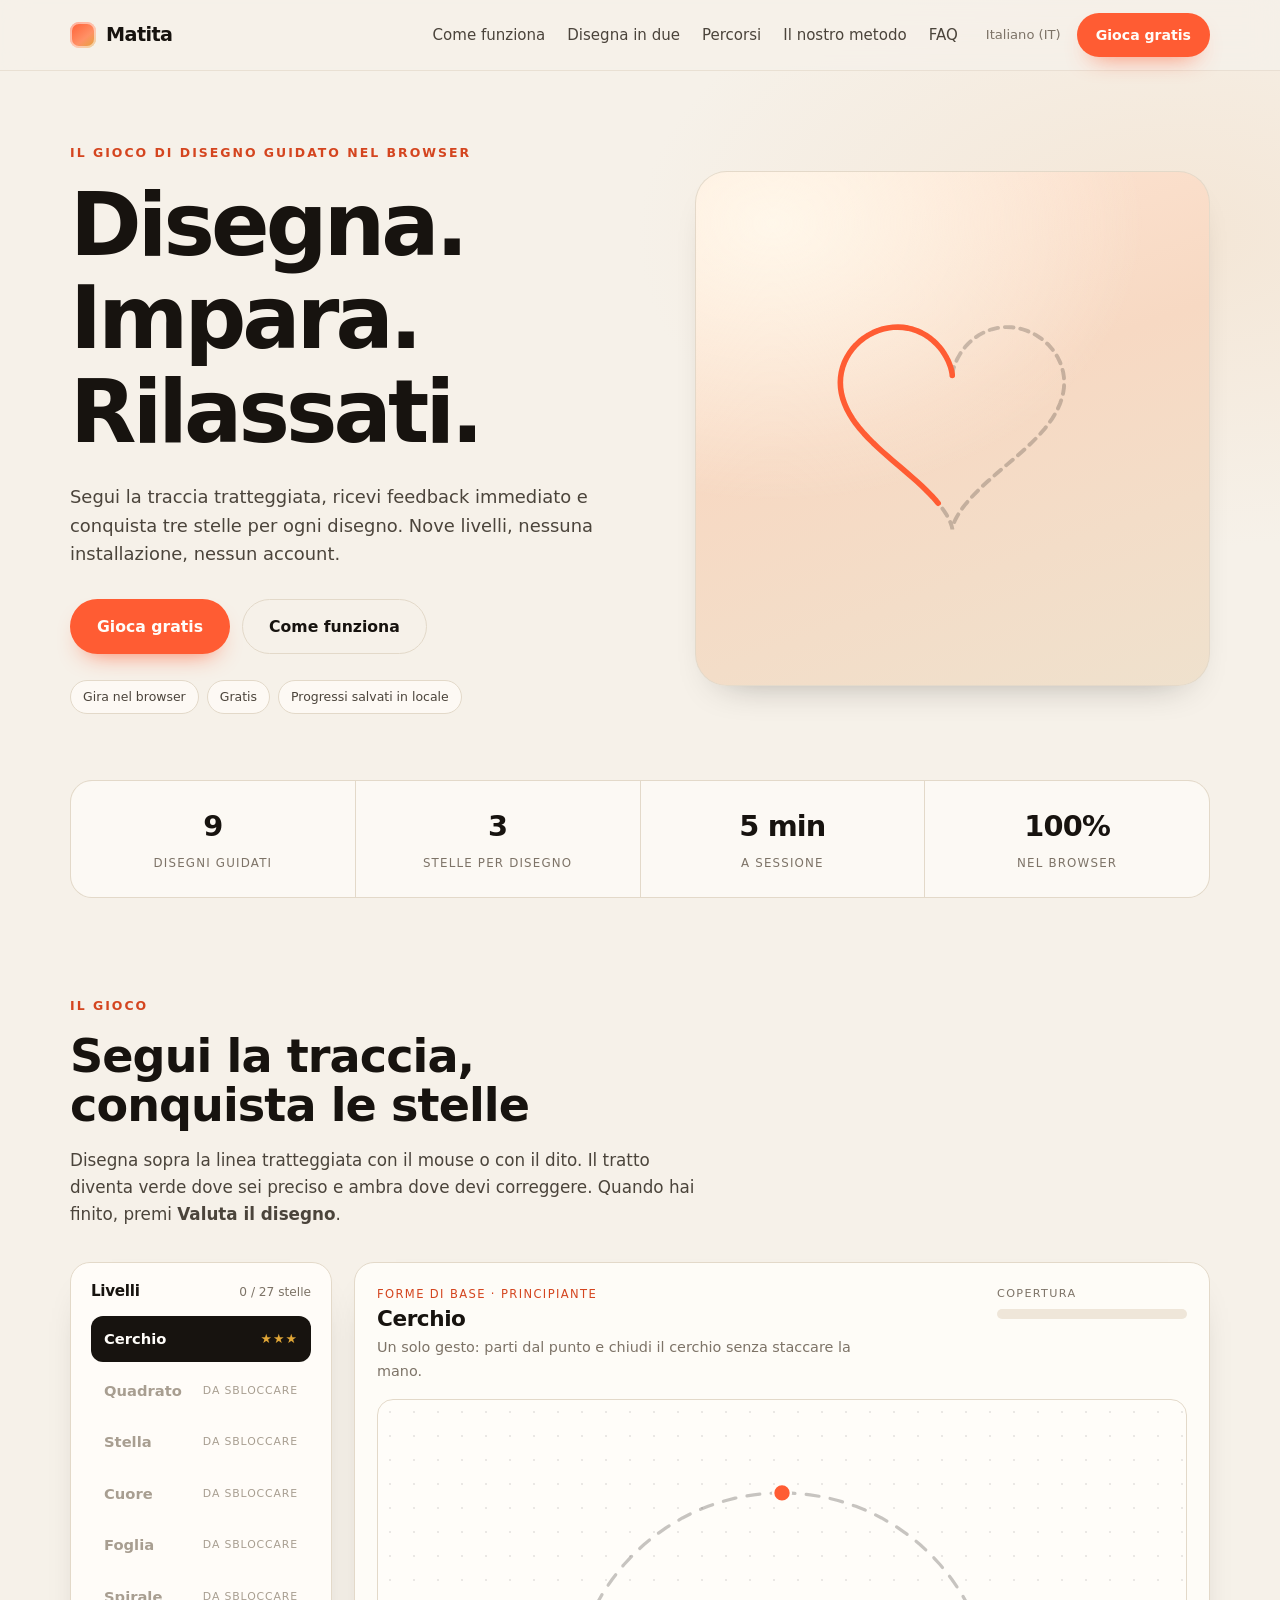
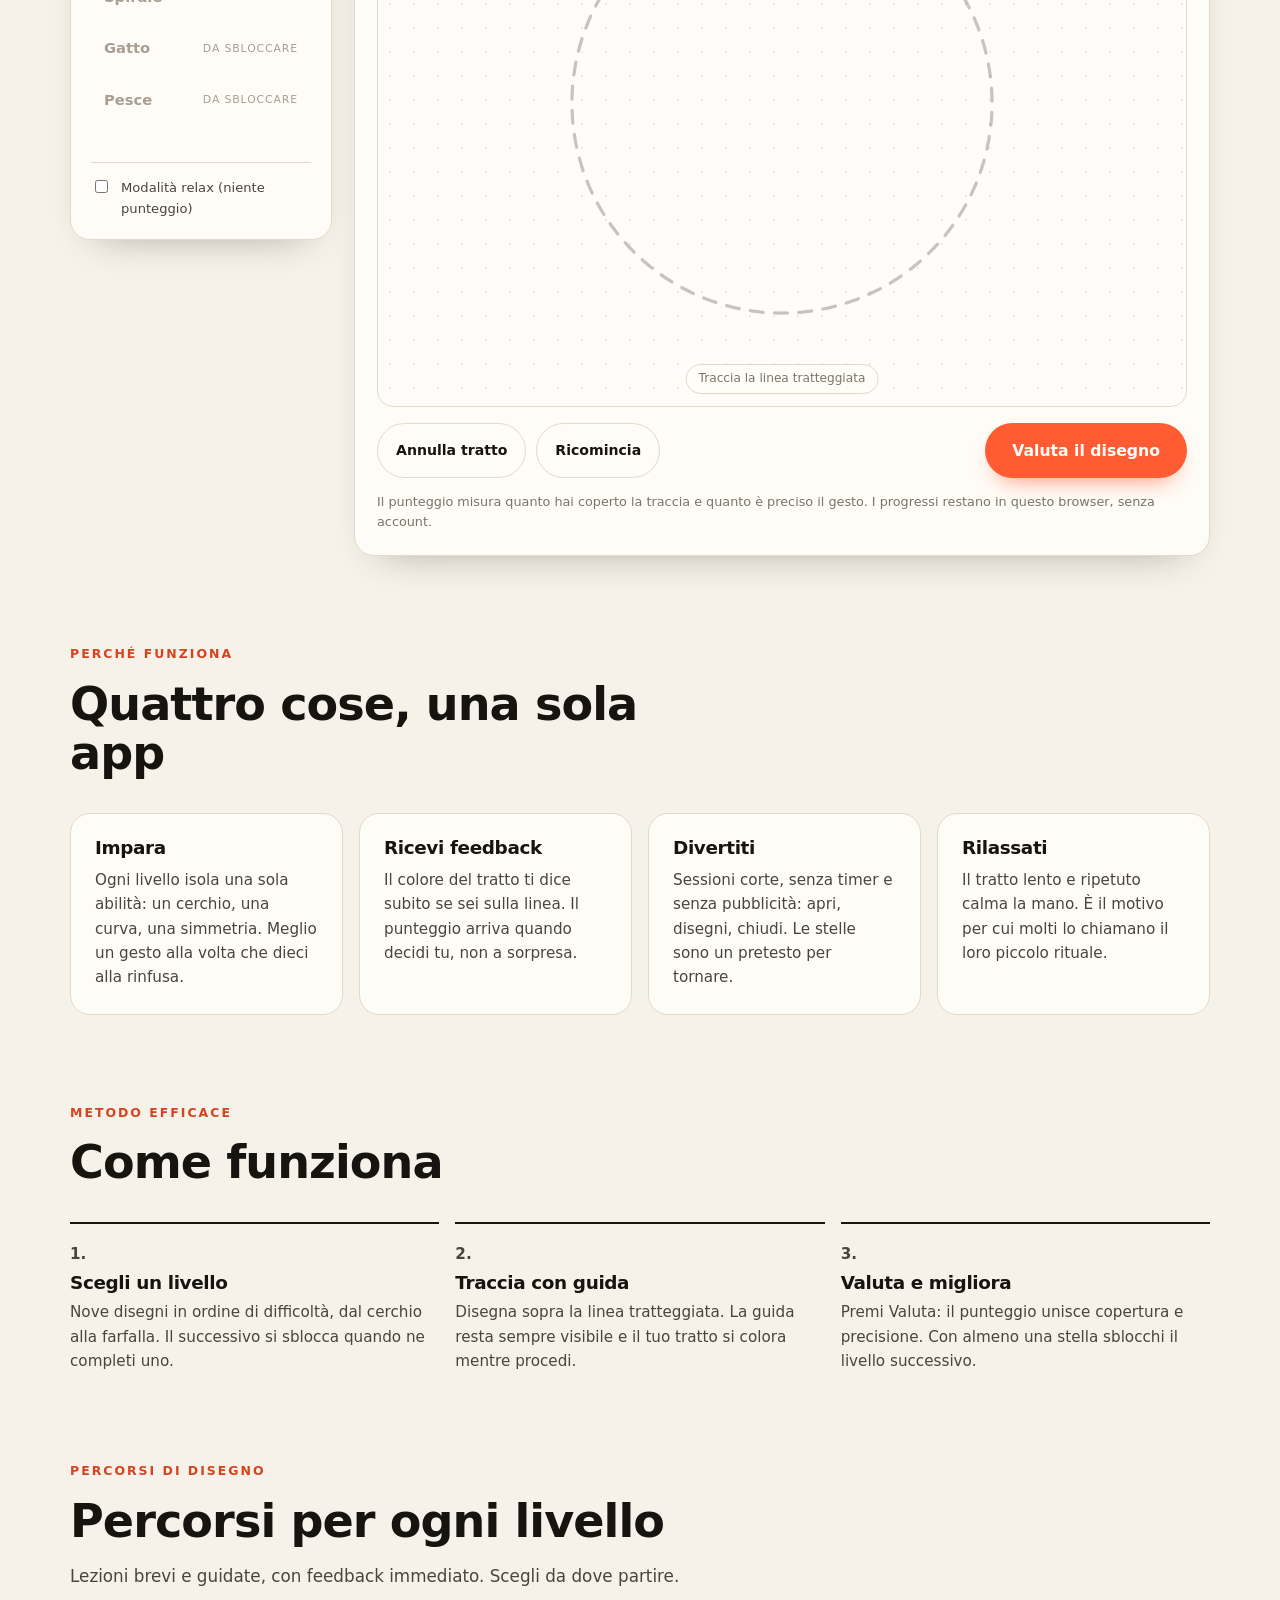
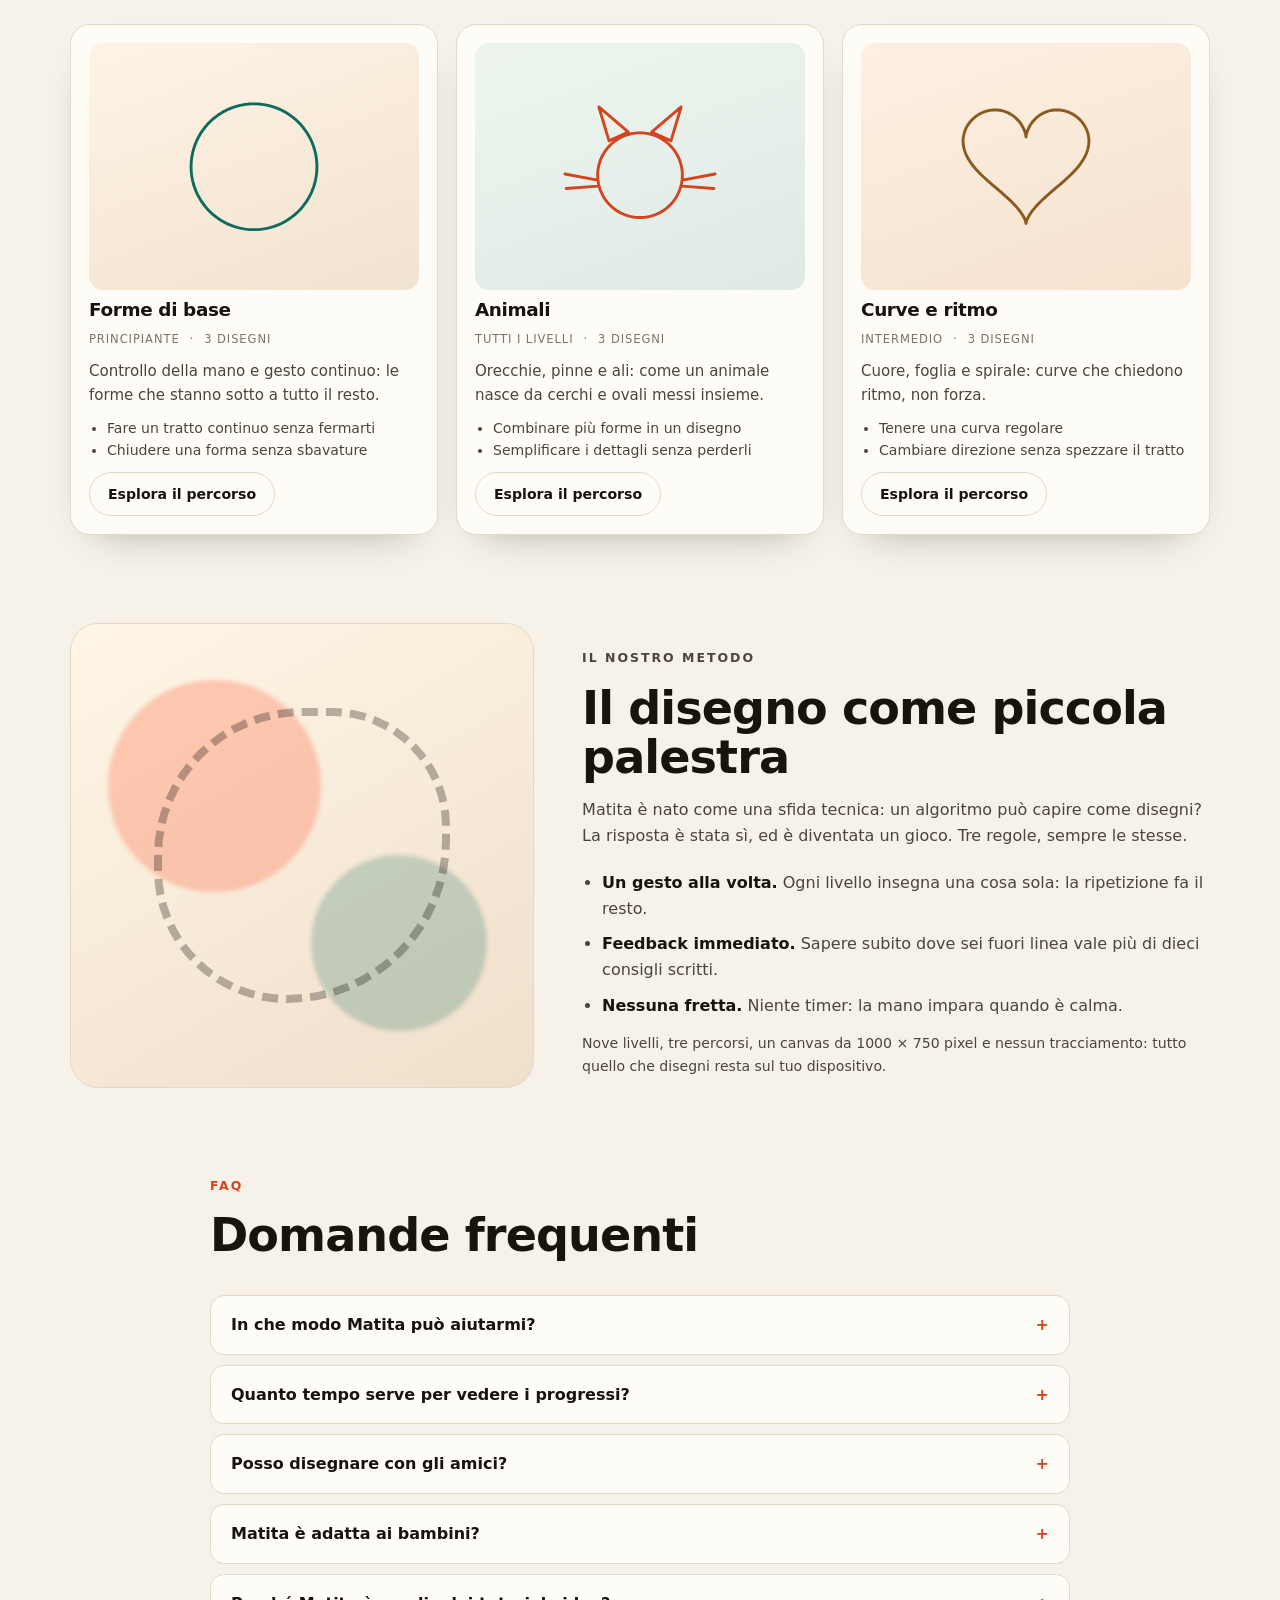
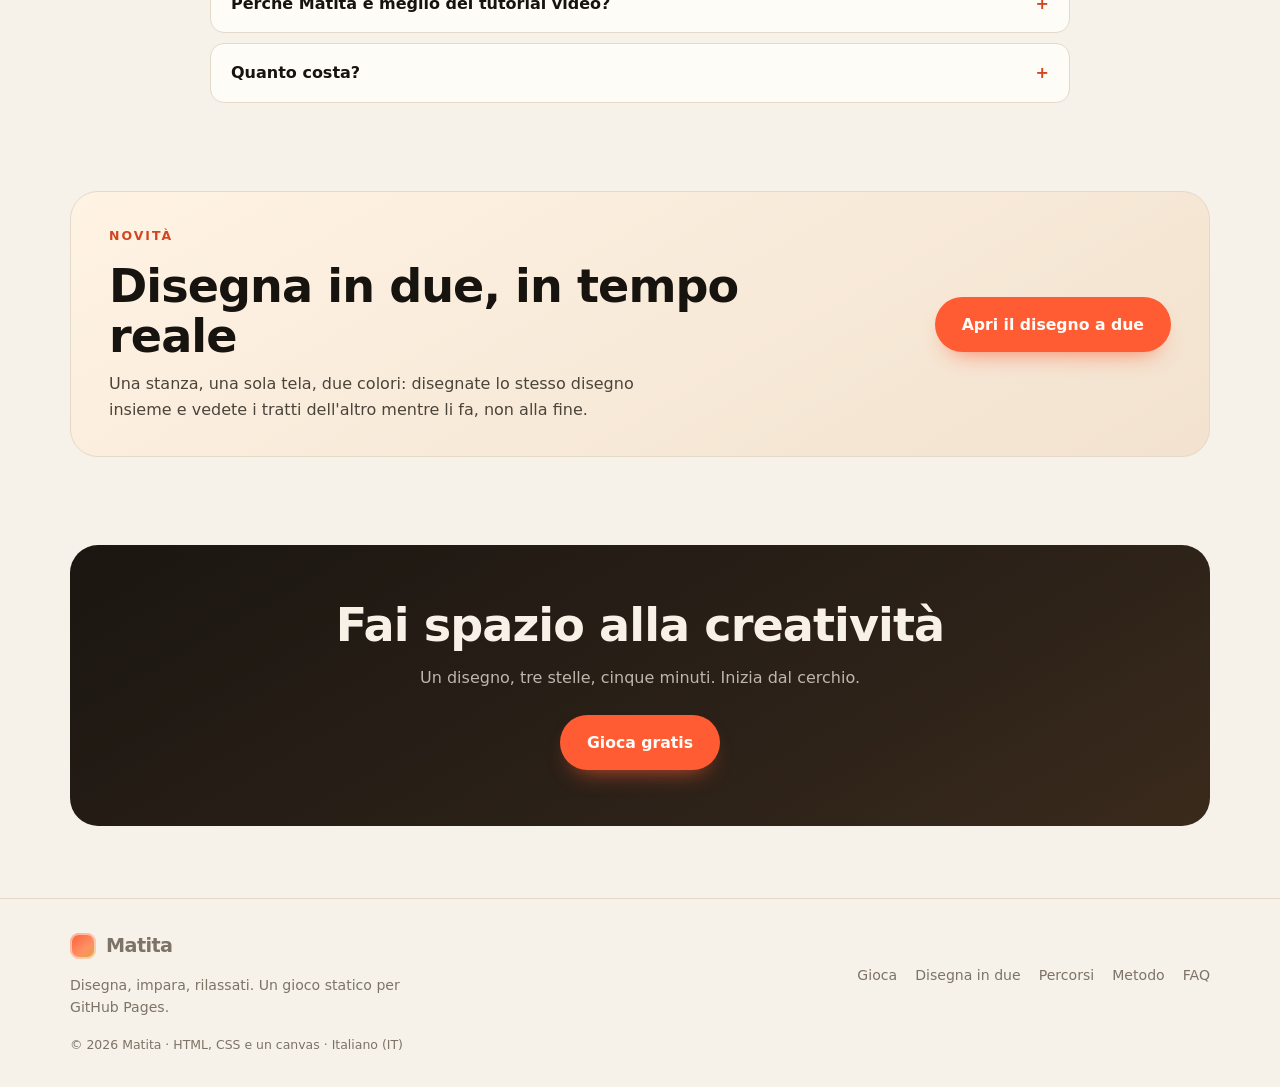
==== commit a124add8: "Rende la tela davvero condivisa, come nei video di riferimento. Al posto delle due metà rigide: una " ====
--- a/index.html
+++ b/index.html
@@ -265,7 +265,7 @@
       <div>
         <p class="eyebrow">Novità</p>
         <h2>Disegna in due, in tempo reale</h2>
-        <p>Una stanza, due lati della stessa tela: tu a sinistra, il tuo compagno a destra. I tratti compaiono mentre li fai, non alla fine.</p>
+        <p>Una stanza, una sola tela, due colori: disegnate lo stesso disegno insieme e vedete i tratti dell'altro mentre li fa, non alla fine.</p>
       </div>
       <a class="btn btn-primary" href="duo.html">Apri il disegno a due</a>
     </div>
--- a/styles.css
+++ b/styles.css
@@ -896,10 +896,8 @@
 }
 
 .duo-canvas-wrap {
-  background-image:
-    linear-gradient(90deg, rgba(255, 92, 51, 0.05) 0 50%, rgba(31, 111, 235, 0.06) 50% 100%),
-    radial-gradient(rgba(23, 19, 15, 0.08) 1px, transparent 1px);
-  background-size: 100% 100%, 24px 24px;
+  background-image: radial-gradient(rgba(23, 19, 15, 0.08) 1px, transparent 1px);
+  background-size: 24px 24px;
 }
 
 #duo-board {
@@ -910,28 +908,62 @@
   cursor: crosshair;
 }
 
-.side-badge {
-  position: absolute;
-  top: 10px;
-  padding: 4px 11px;
+.duo-lessons-row {
+  display: flex;
+  flex-wrap: wrap;
+  align-items: center;
+  gap: 10px 14px;
+  margin-bottom: 12px;
+}
+
+.duo-lessons-label {
+  font-size: 0.7rem;
+  letter-spacing: 0.12em;
+  text-transform: uppercase;
+  color: var(--muted);
+}
+
+.duo-lessons { display: flex; flex-wrap: wrap; gap: 8px; }
+
+.lesson-chip {
+  padding: 7px 15px;
   border-radius: 999px;
   border: 1px solid var(--line);
-  background: rgba(255, 253, 249, 0.92);
-  font-size: 0.68rem;
-  letter-spacing: 0.1em;
-  text-transform: uppercase;
-  color: var(--muted);
-  pointer-events: none;
-}
-
-.side-badge-left { left: 12px; }
-.side-badge-right { right: 12px; }
-
-.side-badge[data-mine="true"] {
-  color: var(--ink);
-  border-color: rgba(23, 19, 15, 0.28);
   background: var(--card);
-}
+  font: inherit;
+  font-size: 0.84rem;
+  font-weight: 600;
+  color: var(--ink-soft);
+  cursor: pointer;
+}
+
+.lesson-chip:hover { border-color: rgba(23, 19, 15, 0.3); }
+
+.lesson-chip[aria-pressed="true"] {
+  background: var(--ink);
+  border-color: var(--ink);
+  color: var(--card);
+}
+
+.duo-legend {
+  display: flex;
+  flex-wrap: wrap;
+  gap: 18px;
+  margin-top: 12px;
+  font-size: 0.82rem;
+  color: var(--ink-soft);
+}
+
+.legend-item { display: inline-flex; align-items: center; gap: 8px; }
+
+.legend-dot {
+  width: 12px;
+  height: 12px;
+  border-radius: 50%;
+  box-shadow: inset 0 0 0 1px rgba(0, 0, 0, 0.16);
+}
+
+.legend-item-partner { color: var(--muted); }
 
 .duo-hint {
   position: absolute;
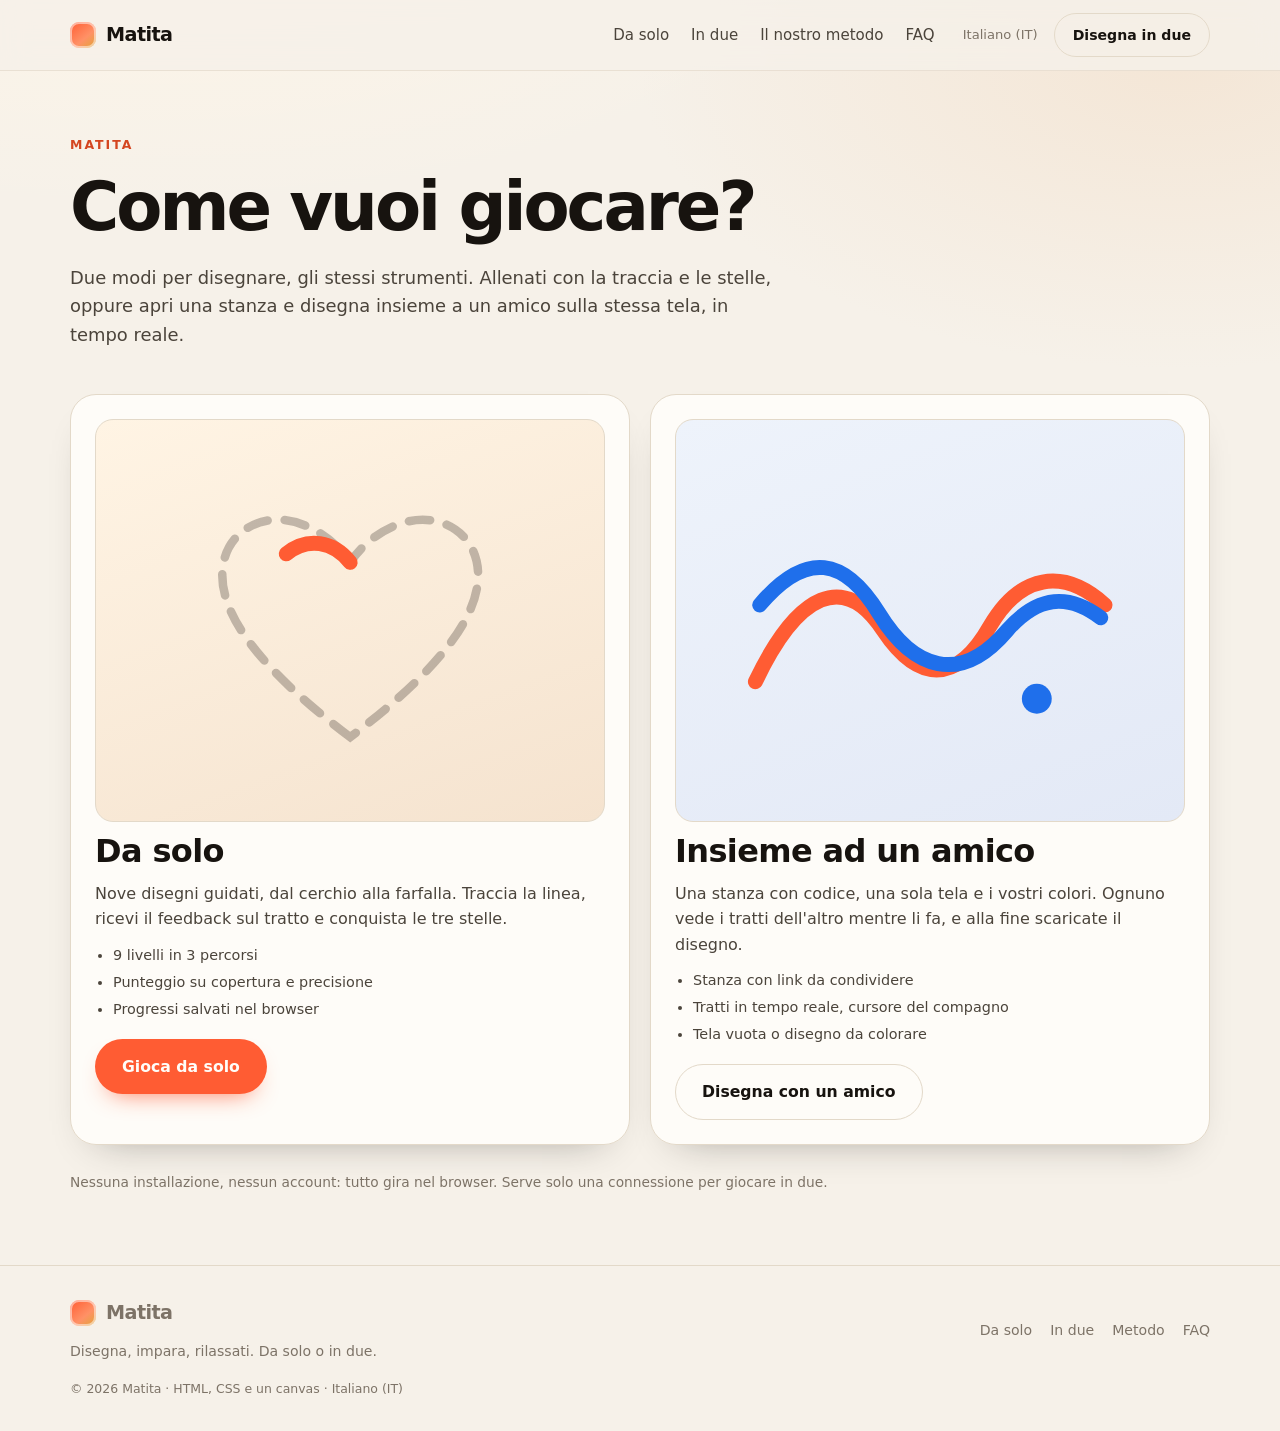
==== commit 9d59ed4e: "Aggiunge la schermata di scelta della modalità. La radice ora chiede «Come vuoi giocare?» con due ri" ====
--- a/index.html
+++ b/index.html
@@ -3,279 +3,95 @@
 <head>
 <meta charset="utf-8">
 <meta name="viewport" content="width=device-width, initial-scale=1">
-<title>Matita — Disegna. Impara. Rilassati.</title>
-<meta name="description" content="Matita è il gioco di disegno guidato nel browser: traccia la linea tratteggiata, ricevi feedback immediato e conquista tre stelle per ogni disegno.">
+<title>Matita — Come vuoi giocare?</title>
+<meta name="description" content="Scegli come giocare a Matita: da solo con i livelli guidati, oppure insieme a un amico sulla stessa tela in tempo reale.">
 <link rel="icon" href="data:image/svg+xml,%3Csvg xmlns='http://www.w3.org/2000/svg' viewBox='0 0 32 32'%3E%3Crect width='32' height='32' rx='9' fill='%23ff5c33'/%3E%3Cpath d='M9 23l1.8-4.6 8.4-8.4 3 3-8.4 8.4L9 23z' fill='%23fffdf9'/%3E%3C/svg%3E">
 <link rel="stylesheet" href="styles.css">
 </head>
-<body id="top">
+<body>
 
 <header class="site-header">
   <div class="wrap header-inner">
-    <a class="brand" href="#top">
+    <a class="brand" href="index.html">
       <span class="brand-mark" aria-hidden="true"></span>
       <span>Matita</span>
     </a>
     <nav class="main-nav" aria-label="Navigazione principale">
-      <a href="#come-funziona">Come funziona</a>
-      <a href="duo.html">Disegna in due</a>
-      <a href="#livelli">Percorsi</a>
-      <a href="#metodo">Il nostro metodo</a>
-      <a href="#faq">FAQ</a>
+      <a href="solo.html">Da solo</a>
+      <a href="duo.html">In due</a>
+      <a href="solo.html#metodo">Il nostro metodo</a>
+      <a href="solo.html#faq">FAQ</a>
     </nav>
     <div class="header-actions">
       <span class="lang">Italiano (IT)</span>
-      <a class="btn btn-primary btn-sm" href="#gioco">Gioca gratis</a>
+      <a class="btn btn-ghost btn-sm" href="duo.html">Disegna in due</a>
     </div>
   </div>
 </header>
 
 <main>
 
-  <section class="hero">
-    <div class="wrap hero-inner">
-      <div class="hero-copy">
-        <p class="eyebrow">Il gioco di disegno guidato nel browser</p>
-        <h1>Disegna.<br>Impara.<br>Rilassati.</h1>
-        <p class="lede">
-          Segui la traccia tratteggiata, ricevi feedback immediato e conquista tre stelle per ogni
-          disegno. Nove livelli, nessuna installazione, nessun account.
-        </p>
-        <div class="hero-actions">
-          <a class="btn btn-primary" href="#gioco">Gioca gratis</a>
-          <a class="btn btn-ghost" href="#come-funziona">Come funziona</a>
-        </div>
-        <ul class="badges">
-          <li>Gira nel browser</li>
-          <li>Gratis</li>
-          <li>Progressi salvati in locale</li>
-        </ul>
-      </div>
-      <div class="hero-art" id="hero-art" aria-hidden="true"></div>
-    </div>
-  </section>
+  <section class="mode-hero">
+    <div class="wrap">
+      <p class="eyebrow">Matita</p>
+      <h1>Come vuoi giocare?</h1>
+      <p class="lede">
+        Due modi per disegnare, gli stessi strumenti. Allenati con la traccia e le stelle, oppure
+        apri una stanza e disegna insieme a un amico sulla stessa tela, in tempo reale.
+      </p>
 
-  <section class="stats" aria-label="Numeri del gioco">
-    <div class="wrap stats-grid">
-      <div class="stat"><strong>9</strong><span>disegni guidati</span></div>
-      <div class="stat"><strong>3</strong><span>stelle per disegno</span></div>
-      <div class="stat"><strong>5 min</strong><span>a sessione</span></div>
-      <div class="stat"><strong>100%</strong><span>nel browser</span></div>
-    </div>
-  </section>
+      <div class="mode-grid">
 
-  <section id="gioco" class="section game-section">
-    <div class="wrap">
-      <div class="section-head">
-        <p class="eyebrow">Il gioco</p>
-        <h2>Segui la traccia, conquista le stelle</h2>
-        <p class="section-lede">
-          Disegna sopra la linea tratteggiata con il mouse o con il dito. Il tratto diventa verde
-          dove sei preciso e ambra dove devi correggere. Quando hai finito, premi
-          <strong>Valuta il disegno</strong>.
-        </p>
+        <a class="mode-card" href="solo.html">
+          <div class="mode-thumb mode-thumb-solo" aria-hidden="true">
+            <svg viewBox="0 0 200 150">
+              <path d="M100 130C55 96 40 72 40 54 40 38 52 28 66 28c12 0 26 8 34 20 8-12 22-20 34-20 14 0 26 10 26 26 0 18-15 42-60 76z"
+                    fill="none" stroke="rgba(23,19,15,0.26)" stroke-width="4" stroke-dasharray="10 8" stroke-linecap="round"/>
+              <path d="M70 44c10-8 22-6 30 4" fill="none" stroke="#ff5c33" stroke-width="7" stroke-linecap="round"/>
+            </svg>
+          </div>
+          <h2>Da solo</h2>
+          <p class="mode-desc">
+            Nove disegni guidati, dal cerchio alla farfalla. Traccia la linea, ricevi il feedback
+            sul tratto e conquista le tre stelle.
+          </p>
+          <ul class="mode-list">
+            <li>9 livelli in 3 percorsi</li>
+            <li>Punteggio su copertura e precisione</li>
+            <li>Progressi salvati nel browser</li>
+          </ul>
+          <span class="btn btn-primary">Gioca da solo</span>
+        </a>
+
+        <a class="mode-card mode-card-duo" href="duo.html">
+          <div class="mode-thumb mode-thumb-duo" aria-hidden="true">
+            <svg viewBox="0 0 200 150">
+              <path d="M18 104c20-42 42-52 60-24 16 24 34 26 50-2 14-24 34-28 54-10"
+                    fill="none" stroke="#ff5c33" stroke-width="7" stroke-linecap="round"/>
+              <path d="M20 68c22-26 40-22 56 4 16 26 38 34 60 8 14-16 28-18 44-6"
+                    fill="none" stroke="#1f6feb" stroke-width="7" stroke-linecap="round"/>
+              <circle cx="150" cy="112" r="7" fill="#1f6feb"/>
+            </svg>
+          </div>
+          <h2>Insieme ad un amico</h2>
+          <p class="mode-desc">
+            Una stanza con codice, una sola tela e i vostri colori. Ognuno vede i tratti dell'altro
+            mentre li fa, e alla fine scaricate il disegno.
+          </p>
+          <ul class="mode-list">
+            <li>Stanza con link da condividere</li>
+            <li>Tratti in tempo reale, cursore del compagno</li>
+            <li>Tela vuota o disegno da colorare</li>
+          </ul>
+          <span class="btn btn-ghost">Disegna con un amico</span>
+        </a>
+
       </div>
 
-      <div class="game-shell">
-        <aside class="game-side">
-          <div class="game-side-head">
-            <h3>Livelli</h3>
-            <p class="stars-total" id="stars-total">0 / 27 stelle</p>
-          </div>
-          <ul class="level-list" id="level-list"></ul>
-          <label class="switch">
-            <input type="checkbox" id="relax-toggle">
-            <span>Modalità relax (niente punteggio)</span>
-          </label>
-        </aside>
-
-        <div class="game-main">
-          <div class="game-topbar">
-            <div class="level-meta">
-              <p class="level-group" id="level-group">Forme di base</p>
-              <h3 id="level-name">Cerchio</h3>
-              <p class="level-hint" id="level-hint"></p>
-            </div>
-            <div class="meter-wrap">
-              <span class="meter-label">Copertura</span>
-              <div class="meter" role="presentation">
-                <div class="meter-fill" id="meter-fill"></div>
-              </div>
-            </div>
-          </div>
-
-          <div class="canvas-wrap">
-            <canvas id="board" width="1000" height="750" aria-label="Area di disegno: traccia la forma tratteggiata"></canvas>
-            <p class="canvas-hint" id="canvas-hint">Traccia la linea tratteggiata</p>
-          </div>
-
-          <div class="game-controls">
-            <button type="button" class="btn btn-ghost btn-sm" id="btn-undo">Annulla tratto</button>
-            <button type="button" class="btn btn-ghost btn-sm" id="btn-clear">Ricomincia</button>
-            <button type="button" class="btn btn-primary" id="btn-score">Valuta il disegno</button>
-          </div>
-
-          <div class="result" id="result" hidden>
-            <p class="result-stars" id="result-stars" aria-hidden="true"></p>
-            <p class="result-score" id="result-score"></p>
-            <p class="result-text" id="result-text"></p>
-            <div class="result-actions">
-              <button type="button" class="btn btn-ghost btn-sm" id="btn-retry">Riprova</button>
-              <button type="button" class="btn btn-primary btn-sm" id="btn-next">Livello successivo</button>
-            </div>
-          </div>
-
-          <p class="game-note">
-            Il punteggio misura quanto hai coperto la traccia e quanto è preciso il gesto.
-            I progressi restano in questo browser, senza account.
-          </p>
-        </div>
-      </div>
-    </div>
-  </section>
-
-  <section class="section features">
-    <div class="wrap">
-      <div class="section-head">
-        <p class="eyebrow">Perché funziona</p>
-        <h2>Quattro cose, una sola app</h2>
-      </div>
-      <div class="feature-grid">
-        <article class="feature">
-          <h3>Impara</h3>
-          <p>Ogni livello isola una sola abilità: un cerchio, una curva, una simmetria. Meglio un gesto alla volta che dieci alla rinfusa.</p>
-        </article>
-        <article class="feature">
-          <h3>Ricevi feedback</h3>
-          <p>Il colore del tratto ti dice subito se sei sulla linea. Il punteggio arriva quando decidi tu, non a sorpresa.</p>
-        </article>
-        <article class="feature">
-          <h3>Divertiti</h3>
-          <p>Sessioni corte, senza timer e senza pubblicità: apri, disegni, chiudi. Le stelle sono un pretesto per tornare.</p>
-        </article>
-        <article class="feature">
-          <h3>Rilassati</h3>
-          <p>Il tratto lento e ripetuto calma la mano. È il motivo per cui molti lo chiamano il loro piccolo rituale.</p>
-        </article>
-      </div>
-    </div>
-  </section>
-
-  <section id="come-funziona" class="section steps">
-    <div class="wrap">
-      <div class="section-head">
-        <p class="eyebrow">Metodo efficace</p>
-        <h2>Come funziona</h2>
-      </div>
-      <div class="step-grid">
-        <article class="step">
-          <p class="step-num">1.</p>
-          <h3>Scegli un livello</h3>
-          <p>Nove disegni in ordine di difficoltà, dal cerchio alla farfalla. Il successivo si sblocca quando ne completi uno.</p>
-        </article>
-        <article class="step">
-          <p class="step-num">2.</p>
-          <h3>Traccia con guida</h3>
-          <p>Disegna sopra la linea tratteggiata. La guida resta sempre visibile e il tuo tratto si colora mentre procedi.</p>
-        </article>
-        <article class="step">
-          <p class="step-num">3.</p>
-          <h3>Valuta e migliora</h3>
-          <p>Premi Valuta: il punteggio unisce copertura e precisione. Con almeno una stella sblocchi il livello successivo.</p>
-        </article>
-      </div>
-    </div>
-  </section>
-
-  <section id="livelli" class="section courses">
-    <div class="wrap">
-      <div class="section-head">
-        <p class="eyebrow">Percorsi di disegno</p>
-        <h2>Percorsi per ogni livello</h2>
-        <p class="section-lede">Lezioni brevi e guidate, con feedback immediato. Scegli da dove partire.</p>
-      </div>
-      <div class="course-grid" id="course-grid"></div>
-    </div>
-  </section>
-
-  <section id="metodo" class="section method">
-    <div class="wrap method-inner">
-      <div class="method-art" aria-hidden="true">
-        <span class="dot dot-a"></span>
-        <span class="dot dot-b"></span>
-        <span class="squiggle"></span>
-      </div>
-      <div class="method-copy">
-        <p class="eyebrow">Il nostro metodo</p>
-        <h2>Il disegno come piccola palestra</h2>
-        <p>
-          Matita è nato come una sfida tecnica: un algoritmo può capire come disegni? La risposta
-          è stata sì, ed è diventata un gioco. Tre regole, sempre le stesse.
-        </p>
-        <ul class="method-list">
-          <li><strong>Un gesto alla volta.</strong> Ogni livello insegna una cosa sola: la ripetizione fa il resto.</li>
-          <li><strong>Feedback immediato.</strong> Sapere subito dove sei fuori linea vale più di dieci consigli scritti.</li>
-          <li><strong>Nessuna fretta.</strong> Niente timer: la mano impara quando è calma.</li>
-        </ul>
-        <p class="method-note">
-          Nove livelli, tre percorsi, un canvas da 1000 × 750 pixel e nessun tracciamento: tutto
-          quello che disegni resta sul tuo dispositivo.
-        </p>
-      </div>
-    </div>
-  </section>
-
-  <section id="faq" class="section faq">
-    <div class="wrap faq-inner">
-      <div class="section-head">
-        <p class="eyebrow">FAQ</p>
-        <h2>Domande frequenti</h2>
-      </div>
-      <div class="faq-list">
-        <details>
-          <summary>In che modo Matita può aiutarmi?</summary>
-          <p>Ti dà una traccia chiara da seguire e un giudizio immediato sul tratto. È un modo semplice per allenare la mano e, se ti va, per passare cinque minuti senza schermo che corre.</p>
-        </details>
-        <details>
-          <summary>Quanto tempo serve per vedere i progressi?</summary>
-          <p>Dipende da te. La maggior parte dei livelli chiede due o tre tentativi: il tratto migliora quando ripeti lo stesso gesto, non quando passi al disegno successivo.</p>
-        </details>
-        <details>
-          <summary>Posso disegnare con gli amici?</summary>
-          <p>Non ancora: Matita è un gioco in solitaria. Non c'è una modalità multiplayer e non serve una connessione, perché gira interamente nel browser.</p>
-        </details>
-        <details>
-          <summary>Matita è adatta ai bambini?</summary>
-          <p>Sì: non ci sono pubblicità, acquisti, account o classifiche. Le forme sono pensate per essere tracciabili anche con un dito su un tablet.</p>
-        </details>
-        <details>
-          <summary>Perché Matita è meglio dei tutorial video?</summary>
-          <p>Un video mostra il risultato, non il tuo tratto. Qui la guida sta sotto la tua mano e il feedback arriva sul disegno che stai facendo davvero.</p>
-        </details>
-        <details>
-          <summary>Quanto costa?</summary>
-          <p>Niente. È una pagina statica: si apre, si gioca e i progressi restano salvati in locale nel browser.</p>
-        </details>
-      </div>
-    </div>
-  </section>
-
-  <section class="section duo-teaser">
-    <div class="wrap duo-teaser-inner">
-      <div>
-        <p class="eyebrow">Novità</p>
-        <h2>Disegna in due, in tempo reale</h2>
-        <p>Una stanza, una sola tela, due colori: disegnate lo stesso disegno insieme e vedete i tratti dell'altro mentre li fa, non alla fine.</p>
-      </div>
-      <a class="btn btn-primary" href="duo.html">Apri il disegno a due</a>
-    </div>
-  </section>
-
-  <section class="cta">
-    <div class="wrap cta-inner">
-      <h2>Fai spazio alla creatività</h2>
-      <p>Un disegno, tre stelle, cinque minuti. Inizia dal cerchio.</p>
-      <a class="btn btn-primary" href="#gioco">Gioca gratis</a>
+      <p class="mode-note">
+        Nessuna installazione, nessun account: tutto gira nel browser. Serve solo una connessione
+        per giocare in due.
+      </p>
     </div>
   </section>
 
@@ -284,24 +100,21 @@
 <footer class="site-footer">
   <div class="wrap footer-inner">
     <div class="footer-brand">
-      <a class="brand" href="#top">
+      <a class="brand" href="index.html">
         <span class="brand-mark" aria-hidden="true"></span>
         <span>Matita</span>
       </a>
-      <p>Disegna, impara, rilassati. Un gioco statico per GitHub Pages.</p>
+      <p>Disegna, impara, rilassati. Da solo o in due.</p>
     </div>
     <nav class="footer-nav" aria-label="Collegamenti del sito">
-      <a href="#gioco">Gioca</a>
-      <a href="duo.html">Disegna in due</a>
-      <a href="#livelli">Percorsi</a>
-      <a href="#metodo">Metodo</a>
-      <a href="#faq">FAQ</a>
+      <a href="solo.html">Da solo</a>
+      <a href="duo.html">In due</a>
+      <a href="solo.html#metodo">Metodo</a>
+      <a href="solo.html#faq">FAQ</a>
     </nav>
     <p class="footer-legal">© 2026 Matita · HTML, CSS e un canvas · Italiano (IT)</p>
   </div>
 </footer>
 
-<script src="js/levels.js"></script>
-<script src="js/game.js"></script>
 </body>
 </html>
--- a/styles.css
+++ b/styles.css
@@ -788,6 +788,79 @@
   .footer-inner { grid-template-columns: minmax(0, 1fr); }
 }
 
+/* ---------- scelta della modalità ---------- */
+
+.mode-hero { padding: 64px 0 0; }
+
+.mode-hero h1 {
+  font-size: clamp(2.4rem, 6vw, 4.2rem);
+  max-width: 18ch;
+}
+
+.mode-hero .lede { margin-top: 20px; max-width: 62ch; }
+
+.mode-grid {
+  display: grid;
+  grid-template-columns: repeat(2, minmax(0, 1fr));
+  gap: 20px;
+  margin-top: 44px;
+}
+
+.mode-card {
+  display: flex;
+  flex-direction: column;
+  gap: 12px;
+  padding: 24px;
+  border: 1px solid var(--line);
+  border-radius: 26px;
+  background: rgba(255, 253, 249, 0.94);
+  box-shadow: var(--shadow);
+  text-decoration: none;
+  color: inherit;
+  transition: transform 0.18s ease, box-shadow 0.18s ease, border-color 0.18s ease;
+}
+
+.mode-card:hover {
+  transform: translateY(-4px);
+  border-color: rgba(23, 19, 15, 0.2);
+  box-shadow: 0 26px 50px -30px rgba(23, 19, 15, 0.55);
+}
+
+.mode-card h2 { font-size: clamp(1.5rem, 2.6vw, 2rem); }
+
+.mode-desc { color: var(--ink-soft); }
+
+.mode-thumb {
+  aspect-ratio: 4 / 3;
+  border-radius: 18px;
+  display: grid;
+  place-items: center;
+  padding: 8%;
+  border: 1px solid var(--line);
+}
+
+.mode-thumb svg { width: 100%; height: 100%; display: block; }
+
+.mode-thumb-solo { background: linear-gradient(160deg, #fff4e4, #f5e3cf); }
+.mode-thumb-duo { background: linear-gradient(160deg, #eef3fb, #e3e9f6); }
+
+.mode-list {
+  margin: 0;
+  padding-left: 18px;
+  color: var(--ink-soft);
+  font-size: 0.9rem;
+  display: grid;
+  gap: 4px;
+}
+
+.mode-card .btn { align-self: flex-start; margin-top: 6px; }
+
+.mode-note {
+  margin-top: 26px;
+  font-size: 0.86rem;
+  color: var(--muted);
+}
+
 /* ---------- disegna in due ---------- */
 
 .sr-only {
@@ -965,6 +1038,75 @@
 
 .legend-item-partner { color: var(--muted); }
 
+/* schermo pieno */
+
+body.focus-mode { overflow: hidden; }
+
+body.focus-mode .site-header,
+body.focus-mode .duo-hero,
+body.focus-mode .room-bar,
+body.focus-mode .duo-steps,
+body.focus-mode .site-footer,
+body.focus-mode .duo-lessons-row,
+body.focus-mode .duo-legend,
+body.focus-mode .game-note {
+  display: none;
+}
+
+body.focus-mode .duo-section { padding: 0; }
+body.focus-mode .wrap { width: 100%; margin: 0; }
+
+body.focus-mode .duo-shell {
+  position: fixed;
+  inset: 0;
+  z-index: 80;
+  margin: 0;
+  padding: 10px;
+  border: 0;
+  border-radius: 0;
+  background: var(--paper);
+  display: flex;
+  flex-direction: column;
+  gap: 10px;
+  box-shadow: none;
+}
+
+body.focus-mode .duo-canvas-wrap {
+  flex: 1;
+  min-height: 0;
+  display: flex;
+  align-items: center;
+  justify-content: center;
+}
+
+body.focus-mode #duo-board {
+  width: auto;
+  height: auto;
+  max-width: 100%;
+  max-height: 100%;
+  flex: 0 0 auto;
+}
+
+body.focus-mode .duo-hint { display: none; }
+
+body.focus-mode .duo-tools {
+  margin: 0;
+  padding: 10px 14px;
+  border: 1px solid var(--line);
+  border-radius: 16px;
+  background: rgba(255, 253, 249, 0.96);
+  justify-content: center;
+  flex-wrap: wrap;
+}
+
+body.focus-mode .duo-tools-end { margin-left: 0; }
+
+@media (max-width: 620px) {
+  body.focus-mode .duo-tools { gap: 10px; }
+  body.focus-mode .swatch { width: 24px; height: 24px; }
+  body.focus-mode .size-btn { width: 30px; height: 30px; }
+}
+
 .duo-hint {
   position: absolute;
   left: 50%;
@@ -1054,6 +1196,7 @@
 
 @media (max-width: 980px) {
   .duo-steps { grid-template-columns: minmax(0, 1fr); }
+  .mode-grid { grid-template-columns: minmax(0, 1fr); }
 }
 
 @media (max-width: 620px) {
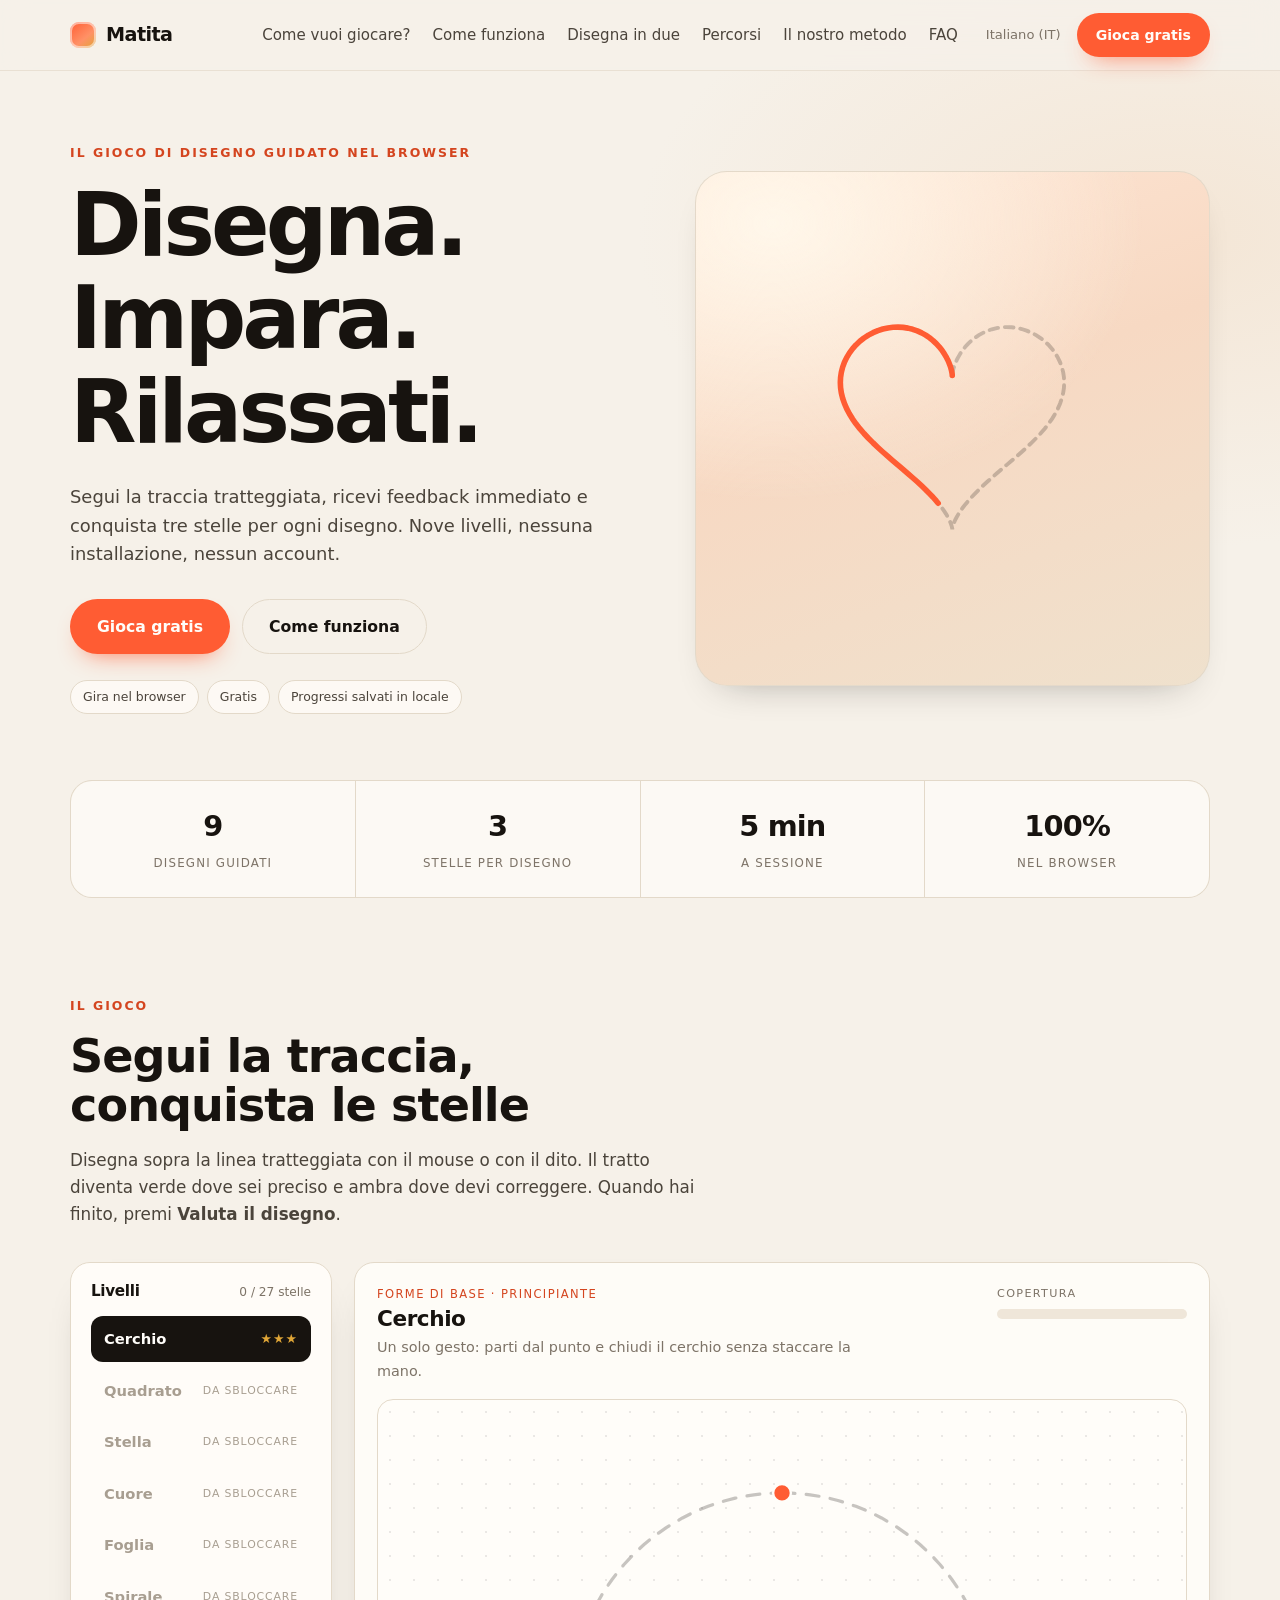
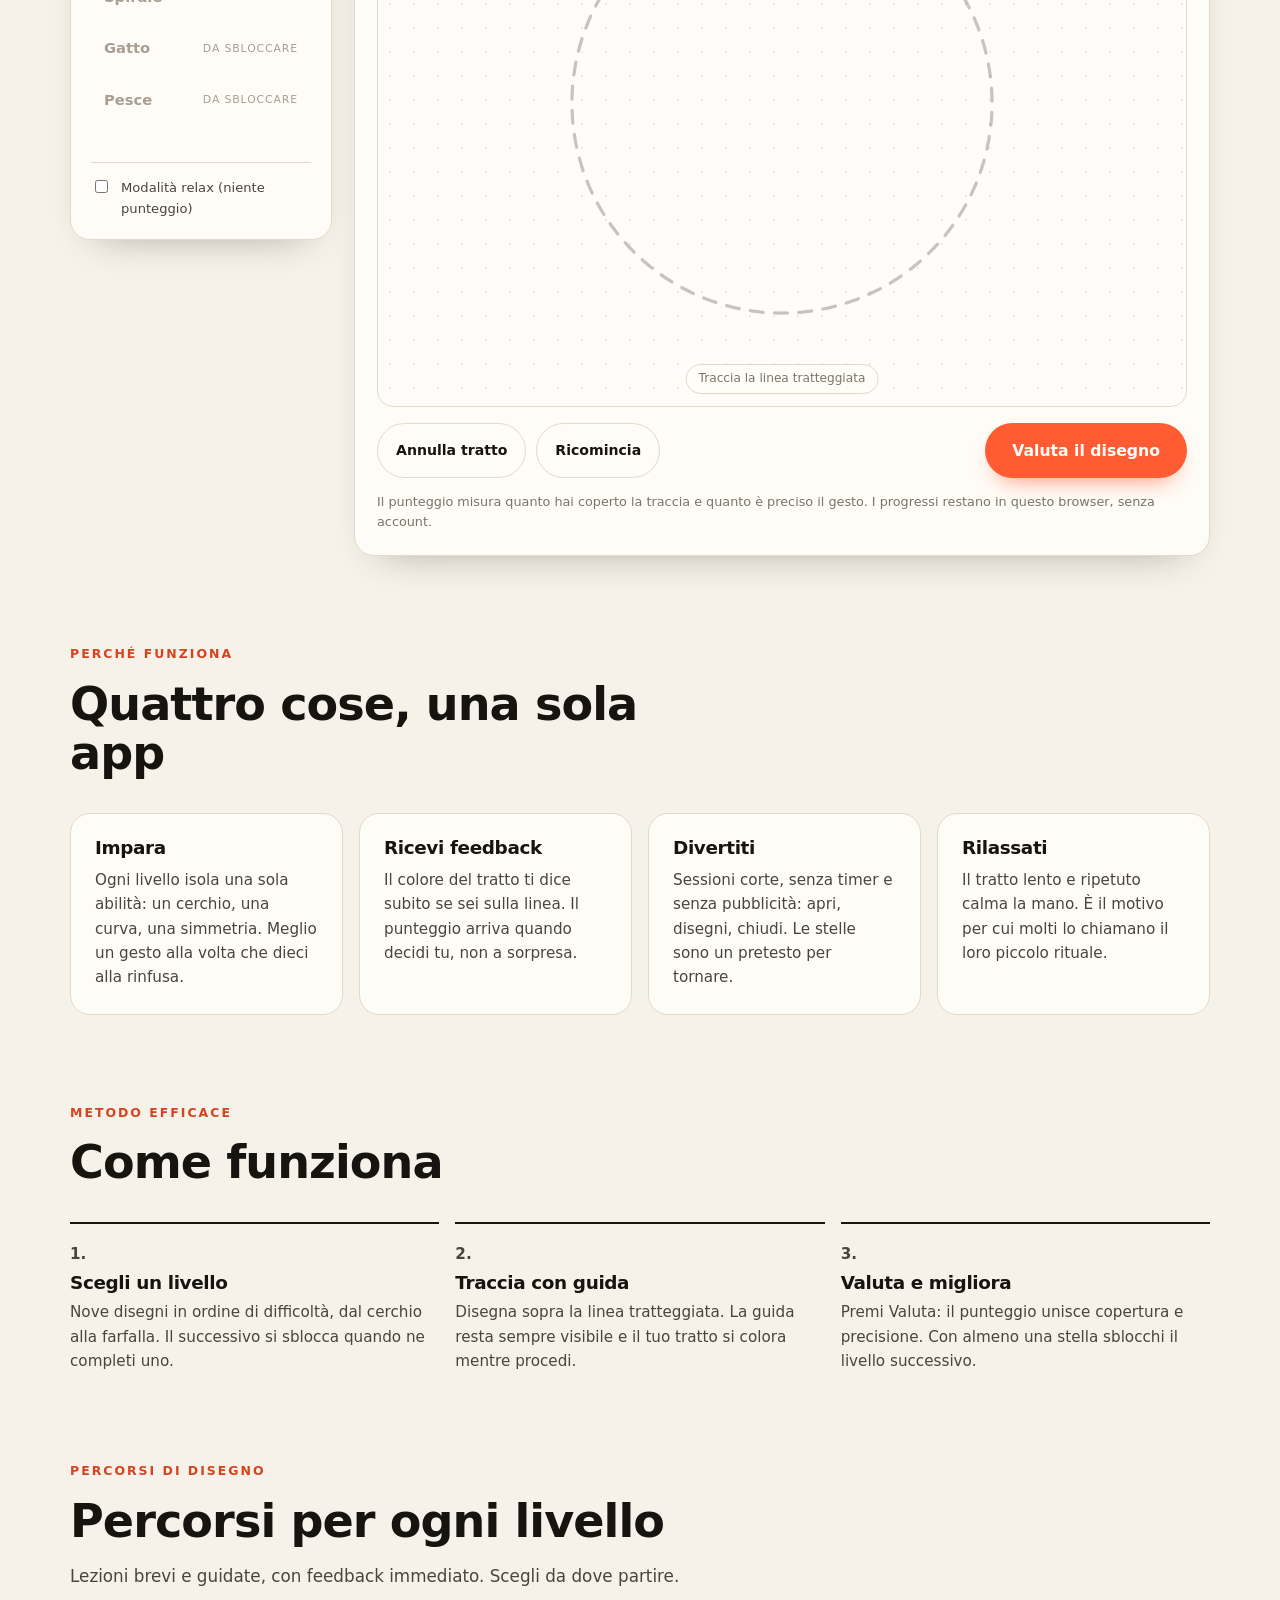
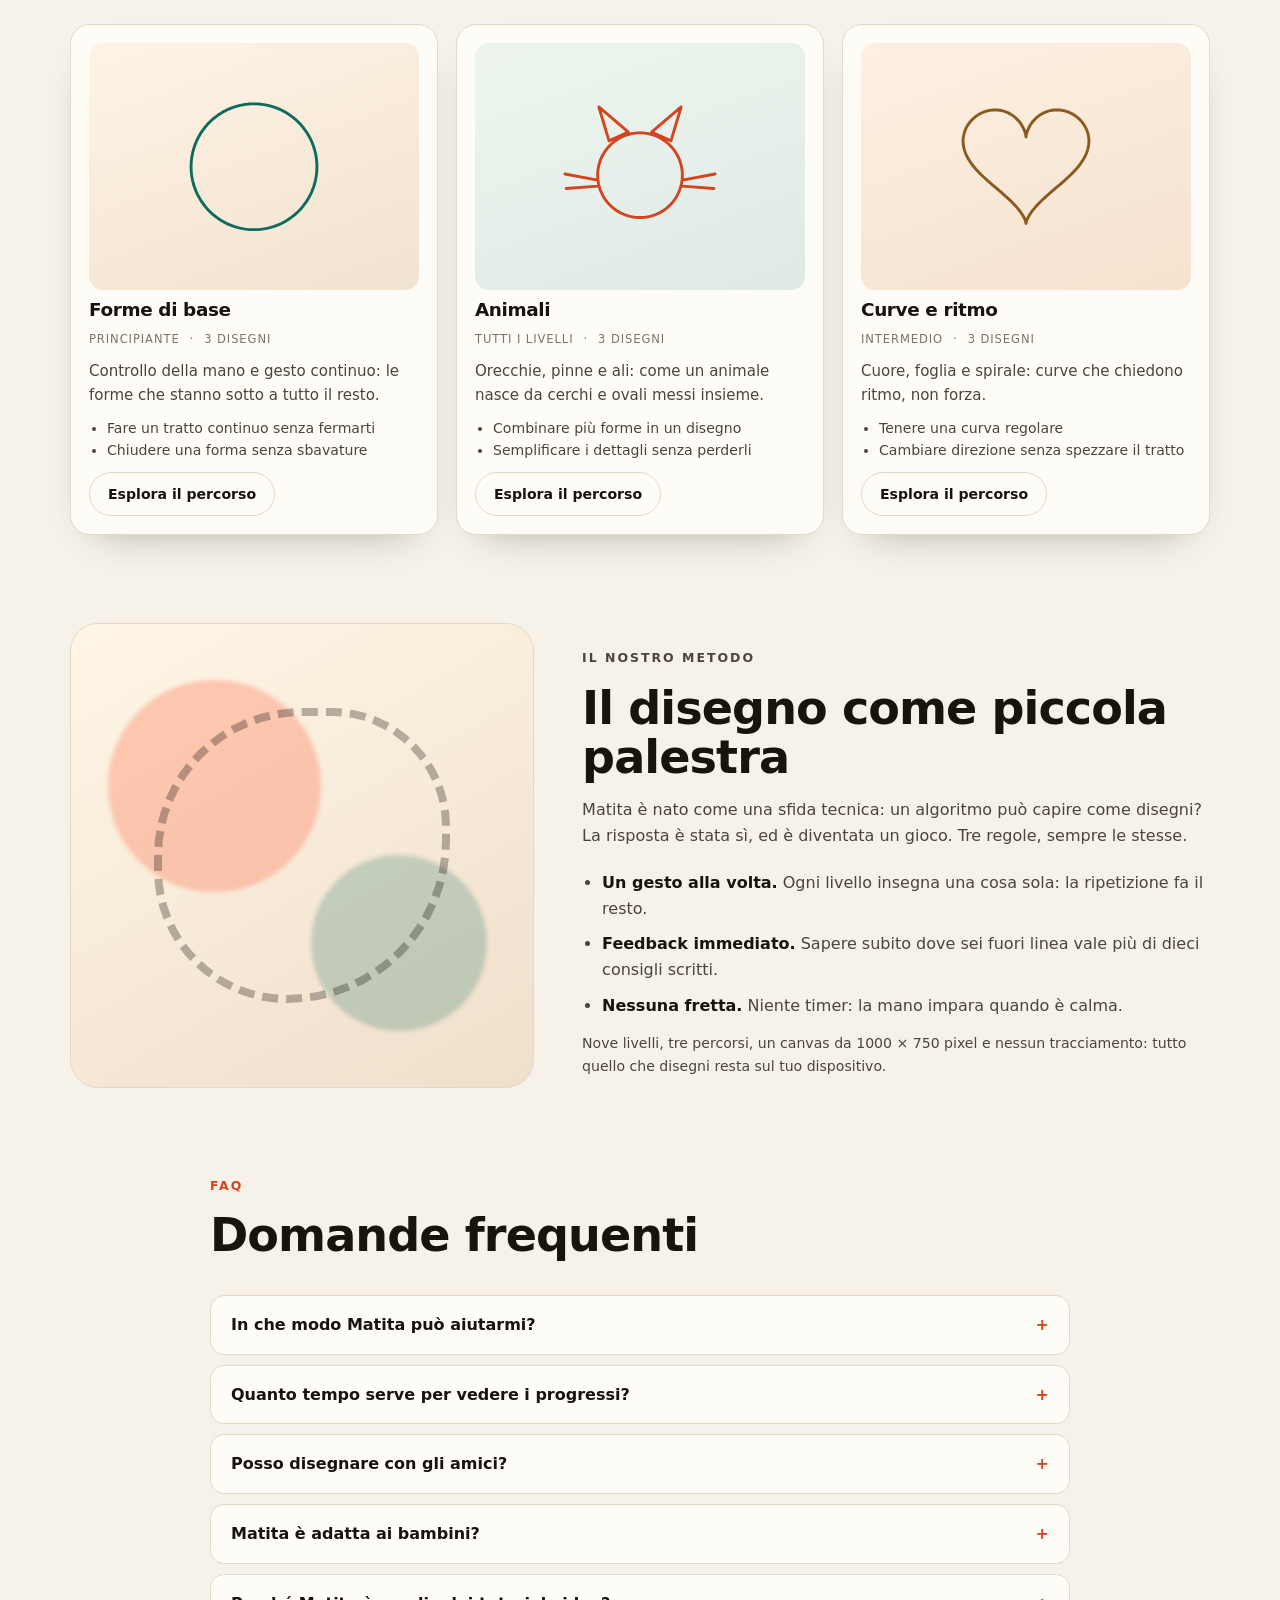
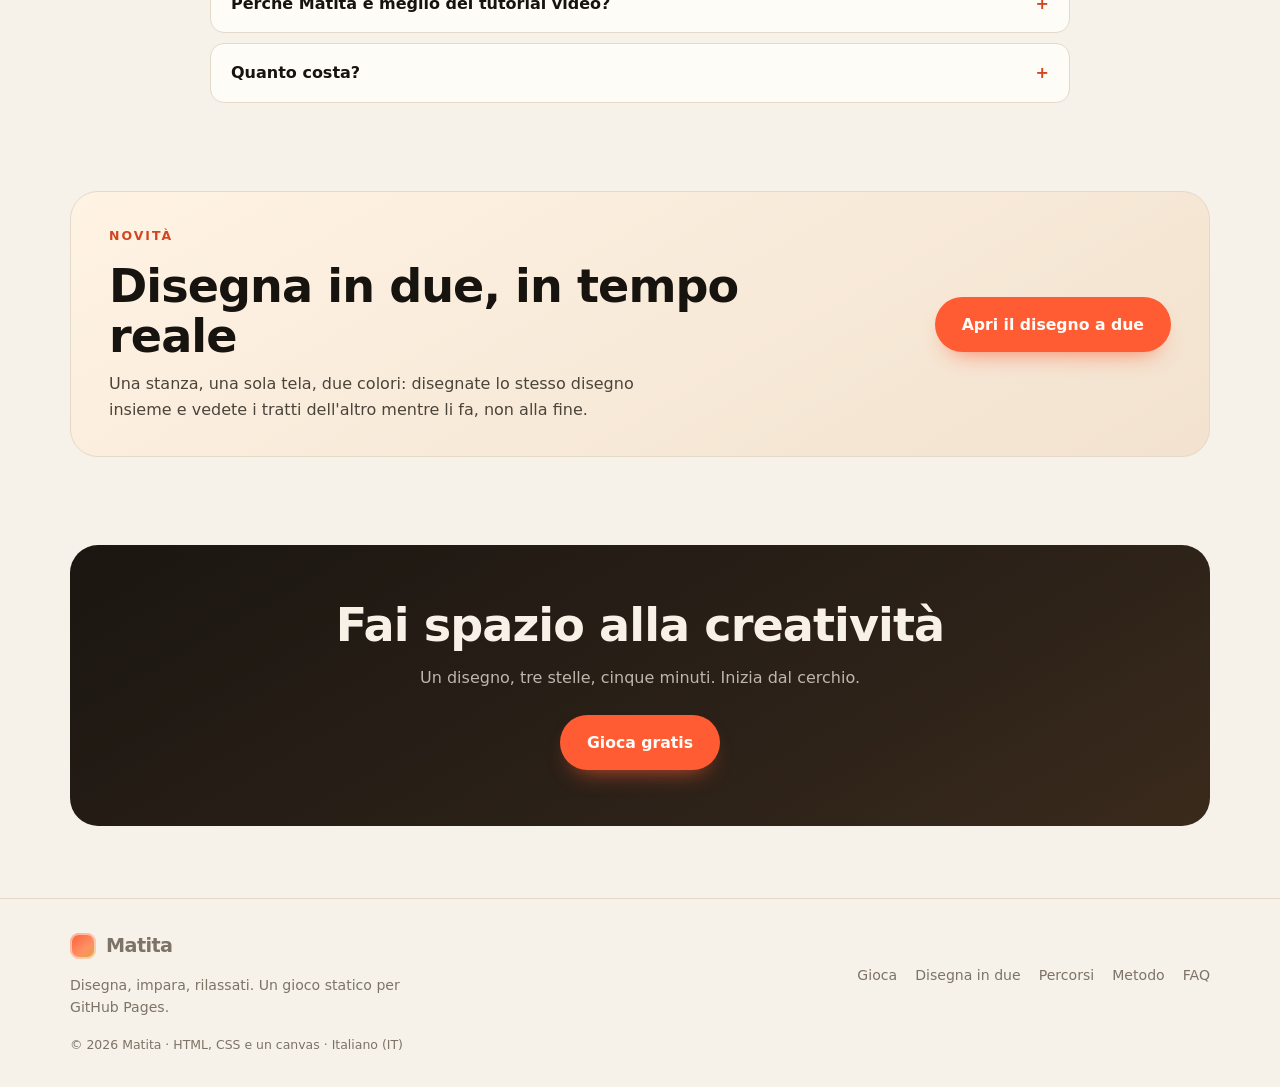
==== commit 55d50d28: "Sposta «Come vuoi giocare?» in scegli/ e riporta il gioco alla radice. La schermata di scelta divent" ====
--- a/index.html
+++ b/index.html
@@ -3,95 +3,280 @@
 <head>
 <meta charset="utf-8">
 <meta name="viewport" content="width=device-width, initial-scale=1">
-<title>Matita — Come vuoi giocare?</title>
-<meta name="description" content="Scegli come giocare a Matita: da solo con i livelli guidati, oppure insieme a un amico sulla stessa tela in tempo reale.">
+<title>Matita — Disegna. Impara. Rilassati.</title>
+<meta name="description" content="Matita è il gioco di disegno guidato nel browser: traccia la linea tratteggiata, ricevi feedback immediato e conquista tre stelle per ogni disegno.">
 <link rel="icon" href="data:image/svg+xml,%3Csvg xmlns='http://www.w3.org/2000/svg' viewBox='0 0 32 32'%3E%3Crect width='32' height='32' rx='9' fill='%23ff5c33'/%3E%3Cpath d='M9 23l1.8-4.6 8.4-8.4 3 3-8.4 8.4L9 23z' fill='%23fffdf9'/%3E%3C/svg%3E">
 <link rel="stylesheet" href="styles.css">
 </head>
-<body>
+<body id="top">
 
 <header class="site-header">
   <div class="wrap header-inner">
-    <a class="brand" href="index.html">
+    <a class="brand" href="#top">
       <span class="brand-mark" aria-hidden="true"></span>
       <span>Matita</span>
     </a>
     <nav class="main-nav" aria-label="Navigazione principale">
-      <a href="solo.html">Da solo</a>
-      <a href="duo.html">In due</a>
-      <a href="solo.html#metodo">Il nostro metodo</a>
-      <a href="solo.html#faq">FAQ</a>
+      <a href="scegli/index.html">Come vuoi giocare?</a>
+      <a href="#come-funziona">Come funziona</a>
+      <a href="duo.html">Disegna in due</a>
+      <a href="#livelli">Percorsi</a>
+      <a href="#metodo">Il nostro metodo</a>
+      <a href="#faq">FAQ</a>
     </nav>
     <div class="header-actions">
       <span class="lang">Italiano (IT)</span>
-      <a class="btn btn-ghost btn-sm" href="duo.html">Disegna in due</a>
+      <a class="btn btn-primary btn-sm" href="#gioco">Gioca gratis</a>
     </div>
   </div>
 </header>
 
 <main>
 
-  <section class="mode-hero">
+  <section class="hero">
+    <div class="wrap hero-inner">
+      <div class="hero-copy">
+        <p class="eyebrow">Il gioco di disegno guidato nel browser</p>
+        <h1>Disegna.<br>Impara.<br>Rilassati.</h1>
+        <p class="lede">
+          Segui la traccia tratteggiata, ricevi feedback immediato e conquista tre stelle per ogni
+          disegno. Nove livelli, nessuna installazione, nessun account.
+        </p>
+        <div class="hero-actions">
+          <a class="btn btn-primary" href="#gioco">Gioca gratis</a>
+          <a class="btn btn-ghost" href="#come-funziona">Come funziona</a>
+        </div>
+        <ul class="badges">
+          <li>Gira nel browser</li>
+          <li>Gratis</li>
+          <li>Progressi salvati in locale</li>
+        </ul>
+      </div>
+      <div class="hero-art" id="hero-art" aria-hidden="true"></div>
+    </div>
+  </section>
+
+  <section class="stats" aria-label="Numeri del gioco">
+    <div class="wrap stats-grid">
+      <div class="stat"><strong>9</strong><span>disegni guidati</span></div>
+      <div class="stat"><strong>3</strong><span>stelle per disegno</span></div>
+      <div class="stat"><strong>5 min</strong><span>a sessione</span></div>
+      <div class="stat"><strong>100%</strong><span>nel browser</span></div>
+    </div>
+  </section>
+
+  <section id="gioco" class="section game-section">
     <div class="wrap">
-      <p class="eyebrow">Matita</p>
-      <h1>Come vuoi giocare?</h1>
-      <p class="lede">
-        Due modi per disegnare, gli stessi strumenti. Allenati con la traccia e le stelle, oppure
-        apri una stanza e disegna insieme a un amico sulla stessa tela, in tempo reale.
-      </p>
-
-      <div class="mode-grid">
-
-        <a class="mode-card" href="solo.html">
-          <div class="mode-thumb mode-thumb-solo" aria-hidden="true">
-            <svg viewBox="0 0 200 150">
-              <path d="M100 130C55 96 40 72 40 54 40 38 52 28 66 28c12 0 26 8 34 20 8-12 22-20 34-20 14 0 26 10 26 26 0 18-15 42-60 76z"
-                    fill="none" stroke="rgba(23,19,15,0.26)" stroke-width="4" stroke-dasharray="10 8" stroke-linecap="round"/>
-              <path d="M70 44c10-8 22-6 30 4" fill="none" stroke="#ff5c33" stroke-width="7" stroke-linecap="round"/>
-            </svg>
-          </div>
-          <h2>Da solo</h2>
-          <p class="mode-desc">
-            Nove disegni guidati, dal cerchio alla farfalla. Traccia la linea, ricevi il feedback
-            sul tratto e conquista le tre stelle.
+      <div class="section-head">
+        <p class="eyebrow">Il gioco</p>
+        <h2>Segui la traccia, conquista le stelle</h2>
+        <p class="section-lede">
+          Disegna sopra la linea tratteggiata con il mouse o con il dito. Il tratto diventa verde
+          dove sei preciso e ambra dove devi correggere. Quando hai finito, premi
+          <strong>Valuta il disegno</strong>.
+        </p>
+      </div>
+
+      <div class="game-shell">
+        <aside class="game-side">
+          <div class="game-side-head">
+            <h3>Livelli</h3>
+            <p class="stars-total" id="stars-total">0 / 27 stelle</p>
+          </div>
+          <ul class="level-list" id="level-list"></ul>
+          <label class="switch">
+            <input type="checkbox" id="relax-toggle">
+            <span>Modalità relax (niente punteggio)</span>
+          </label>
+        </aside>
+
+        <div class="game-main">
+          <div class="game-topbar">
+            <div class="level-meta">
+              <p class="level-group" id="level-group">Forme di base</p>
+              <h3 id="level-name">Cerchio</h3>
+              <p class="level-hint" id="level-hint"></p>
+            </div>
+            <div class="meter-wrap">
+              <span class="meter-label">Copertura</span>
+              <div class="meter" role="presentation">
+                <div class="meter-fill" id="meter-fill"></div>
+              </div>
+            </div>
+          </div>
+
+          <div class="canvas-wrap">
+            <canvas id="board" width="1000" height="750" aria-label="Area di disegno: traccia la forma tratteggiata"></canvas>
+            <p class="canvas-hint" id="canvas-hint">Traccia la linea tratteggiata</p>
+          </div>
+
+          <div class="game-controls">
+            <button type="button" class="btn btn-ghost btn-sm" id="btn-undo">Annulla tratto</button>
+            <button type="button" class="btn btn-ghost btn-sm" id="btn-clear">Ricomincia</button>
+            <button type="button" class="btn btn-primary" id="btn-score">Valuta il disegno</button>
+          </div>
+
+          <div class="result" id="result" hidden>
+            <p class="result-stars" id="result-stars" aria-hidden="true"></p>
+            <p class="result-score" id="result-score"></p>
+            <p class="result-text" id="result-text"></p>
+            <div class="result-actions">
+              <button type="button" class="btn btn-ghost btn-sm" id="btn-retry">Riprova</button>
+              <button type="button" class="btn btn-primary btn-sm" id="btn-next">Livello successivo</button>
+            </div>
+          </div>
+
+          <p class="game-note">
+            Il punteggio misura quanto hai coperto la traccia e quanto è preciso il gesto.
+            I progressi restano in questo browser, senza account.
           </p>
-          <ul class="mode-list">
-            <li>9 livelli in 3 percorsi</li>
-            <li>Punteggio su copertura e precisione</li>
-            <li>Progressi salvati nel browser</li>
-          </ul>
-          <span class="btn btn-primary">Gioca da solo</span>
-        </a>
-
-        <a class="mode-card mode-card-duo" href="duo.html">
-          <div class="mode-thumb mode-thumb-duo" aria-hidden="true">
-            <svg viewBox="0 0 200 150">
-              <path d="M18 104c20-42 42-52 60-24 16 24 34 26 50-2 14-24 34-28 54-10"
-                    fill="none" stroke="#ff5c33" stroke-width="7" stroke-linecap="round"/>
-              <path d="M20 68c22-26 40-22 56 4 16 26 38 34 60 8 14-16 28-18 44-6"
-                    fill="none" stroke="#1f6feb" stroke-width="7" stroke-linecap="round"/>
-              <circle cx="150" cy="112" r="7" fill="#1f6feb"/>
-            </svg>
-          </div>
-          <h2>Insieme ad un amico</h2>
-          <p class="mode-desc">
-            Una stanza con codice, una sola tela e i vostri colori. Ognuno vede i tratti dell'altro
-            mentre li fa, e alla fine scaricate il disegno.
-          </p>
-          <ul class="mode-list">
-            <li>Stanza con link da condividere</li>
-            <li>Tratti in tempo reale, cursore del compagno</li>
-            <li>Tela vuota o disegno da colorare</li>
-          </ul>
-          <span class="btn btn-ghost">Disegna con un amico</span>
-        </a>
-
-      </div>
-
-      <p class="mode-note">
-        Nessuna installazione, nessun account: tutto gira nel browser. Serve solo una connessione
-        per giocare in due.
-      </p>
+        </div>
+      </div>
+    </div>
+  </section>
+
+  <section class="section features">
+    <div class="wrap">
+      <div class="section-head">
+        <p class="eyebrow">Perché funziona</p>
+        <h2>Quattro cose, una sola app</h2>
+      </div>
+      <div class="feature-grid">
+        <article class="feature">
+          <h3>Impara</h3>
+          <p>Ogni livello isola una sola abilità: un cerchio, una curva, una simmetria. Meglio un gesto alla volta che dieci alla rinfusa.</p>
+        </article>
+        <article class="feature">
+          <h3>Ricevi feedback</h3>
+          <p>Il colore del tratto ti dice subito se sei sulla linea. Il punteggio arriva quando decidi tu, non a sorpresa.</p>
+        </article>
+        <article class="feature">
+          <h3>Divertiti</h3>
+          <p>Sessioni corte, senza timer e senza pubblicità: apri, disegni, chiudi. Le stelle sono un pretesto per tornare.</p>
+        </article>
+        <article class="feature">
+          <h3>Rilassati</h3>
+          <p>Il tratto lento e ripetuto calma la mano. È il motivo per cui molti lo chiamano il loro piccolo rituale.</p>
+        </article>
+      </div>
+    </div>
+  </section>
+
+  <section id="come-funziona" class="section steps">
+    <div class="wrap">
+      <div class="section-head">
+        <p class="eyebrow">Metodo efficace</p>
+        <h2>Come funziona</h2>
+      </div>
+      <div class="step-grid">
+        <article class="step">
+          <p class="step-num">1.</p>
+          <h3>Scegli un livello</h3>
+          <p>Nove disegni in ordine di difficoltà, dal cerchio alla farfalla. Il successivo si sblocca quando ne completi uno.</p>
+        </article>
+        <article class="step">
+          <p class="step-num">2.</p>
+          <h3>Traccia con guida</h3>
+          <p>Disegna sopra la linea tratteggiata. La guida resta sempre visibile e il tuo tratto si colora mentre procedi.</p>
+        </article>
+        <article class="step">
+          <p class="step-num">3.</p>
+          <h3>Valuta e migliora</h3>
+          <p>Premi Valuta: il punteggio unisce copertura e precisione. Con almeno una stella sblocchi il livello successivo.</p>
+        </article>
+      </div>
+    </div>
+  </section>
+
+  <section id="livelli" class="section courses">
+    <div class="wrap">
+      <div class="section-head">
+        <p class="eyebrow">Percorsi di disegno</p>
+        <h2>Percorsi per ogni livello</h2>
+        <p class="section-lede">Lezioni brevi e guidate, con feedback immediato. Scegli da dove partire.</p>
+      </div>
+      <div class="course-grid" id="course-grid"></div>
+    </div>
+  </section>
+
+  <section id="metodo" class="section method">
+    <div class="wrap method-inner">
+      <div class="method-art" aria-hidden="true">
+        <span class="dot dot-a"></span>
+        <span class="dot dot-b"></span>
+        <span class="squiggle"></span>
+      </div>
+      <div class="method-copy">
+        <p class="eyebrow">Il nostro metodo</p>
+        <h2>Il disegno come piccola palestra</h2>
+        <p>
+          Matita è nato come una sfida tecnica: un algoritmo può capire come disegni? La risposta
+          è stata sì, ed è diventata un gioco. Tre regole, sempre le stesse.
+        </p>
+        <ul class="method-list">
+          <li><strong>Un gesto alla volta.</strong> Ogni livello insegna una cosa sola: la ripetizione fa il resto.</li>
+          <li><strong>Feedback immediato.</strong> Sapere subito dove sei fuori linea vale più di dieci consigli scritti.</li>
+          <li><strong>Nessuna fretta.</strong> Niente timer: la mano impara quando è calma.</li>
+        </ul>
+        <p class="method-note">
+          Nove livelli, tre percorsi, un canvas da 1000 × 750 pixel e nessun tracciamento: tutto
+          quello che disegni resta sul tuo dispositivo.
+        </p>
+      </div>
+    </div>
+  </section>
+
+  <section id="faq" class="section faq">
+    <div class="wrap faq-inner">
+      <div class="section-head">
+        <p class="eyebrow">FAQ</p>
+        <h2>Domande frequenti</h2>
+      </div>
+      <div class="faq-list">
+        <details>
+          <summary>In che modo Matita può aiutarmi?</summary>
+          <p>Ti dà una traccia chiara da seguire e un giudizio immediato sul tratto. È un modo semplice per allenare la mano e, se ti va, per passare cinque minuti senza schermo che corre.</p>
+        </details>
+        <details>
+          <summary>Quanto tempo serve per vedere i progressi?</summary>
+          <p>Dipende da te. La maggior parte dei livelli chiede due o tre tentativi: il tratto migliora quando ripeti lo stesso gesto, non quando passi al disegno successivo.</p>
+        </details>
+        <details>
+          <summary>Posso disegnare con gli amici?</summary>
+          <p>Non ancora: Matita è un gioco in solitaria. Non c'è una modalità multiplayer e non serve una connessione, perché gira interamente nel browser.</p>
+        </details>
+        <details>
+          <summary>Matita è adatta ai bambini?</summary>
+          <p>Sì: non ci sono pubblicità, acquisti, account o classifiche. Le forme sono pensate per essere tracciabili anche con un dito su un tablet.</p>
+        </details>
+        <details>
+          <summary>Perché Matita è meglio dei tutorial video?</summary>
+          <p>Un video mostra il risultato, non il tuo tratto. Qui la guida sta sotto la tua mano e il feedback arriva sul disegno che stai facendo davvero.</p>
+        </details>
+        <details>
+          <summary>Quanto costa?</summary>
+          <p>Niente. È una pagina statica: si apre, si gioca e i progressi restano salvati in locale nel browser.</p>
+        </details>
+      </div>
+    </div>
+  </section>
+
+  <section class="section duo-teaser">
+    <div class="wrap duo-teaser-inner">
+      <div>
+        <p class="eyebrow">Novità</p>
+        <h2>Disegna in due, in tempo reale</h2>
+        <p>Una stanza, una sola tela, due colori: disegnate lo stesso disegno insieme e vedete i tratti dell'altro mentre li fa, non alla fine.</p>
+      </div>
+      <a class="btn btn-primary" href="duo.html">Apri il disegno a due</a>
+    </div>
+  </section>
+
+  <section class="cta">
+    <div class="wrap cta-inner">
+      <h2>Fai spazio alla creatività</h2>
+      <p>Un disegno, tre stelle, cinque minuti. Inizia dal cerchio.</p>
+      <a class="btn btn-primary" href="#gioco">Gioca gratis</a>
     </div>
   </section>
 
@@ -100,21 +285,24 @@
 <footer class="site-footer">
   <div class="wrap footer-inner">
     <div class="footer-brand">
-      <a class="brand" href="index.html">
+      <a class="brand" href="#top">
         <span class="brand-mark" aria-hidden="true"></span>
         <span>Matita</span>
       </a>
-      <p>Disegna, impara, rilassati. Da solo o in due.</p>
+      <p>Disegna, impara, rilassati. Un gioco statico per GitHub Pages.</p>
     </div>
     <nav class="footer-nav" aria-label="Collegamenti del sito">
-      <a href="solo.html">Da solo</a>
-      <a href="duo.html">In due</a>
-      <a href="solo.html#metodo">Metodo</a>
-      <a href="solo.html#faq">FAQ</a>
+      <a href="#gioco">Gioca</a>
+      <a href="duo.html">Disegna in due</a>
+      <a href="#livelli">Percorsi</a>
+      <a href="#metodo">Metodo</a>
+      <a href="#faq">FAQ</a>
     </nav>
     <p class="footer-legal">© 2026 Matita · HTML, CSS e un canvas · Italiano (IT)</p>
   </div>
 </footer>
 
+<script src="js/levels.js"></script>
+<script src="js/game.js"></script>
 </body>
 </html>
